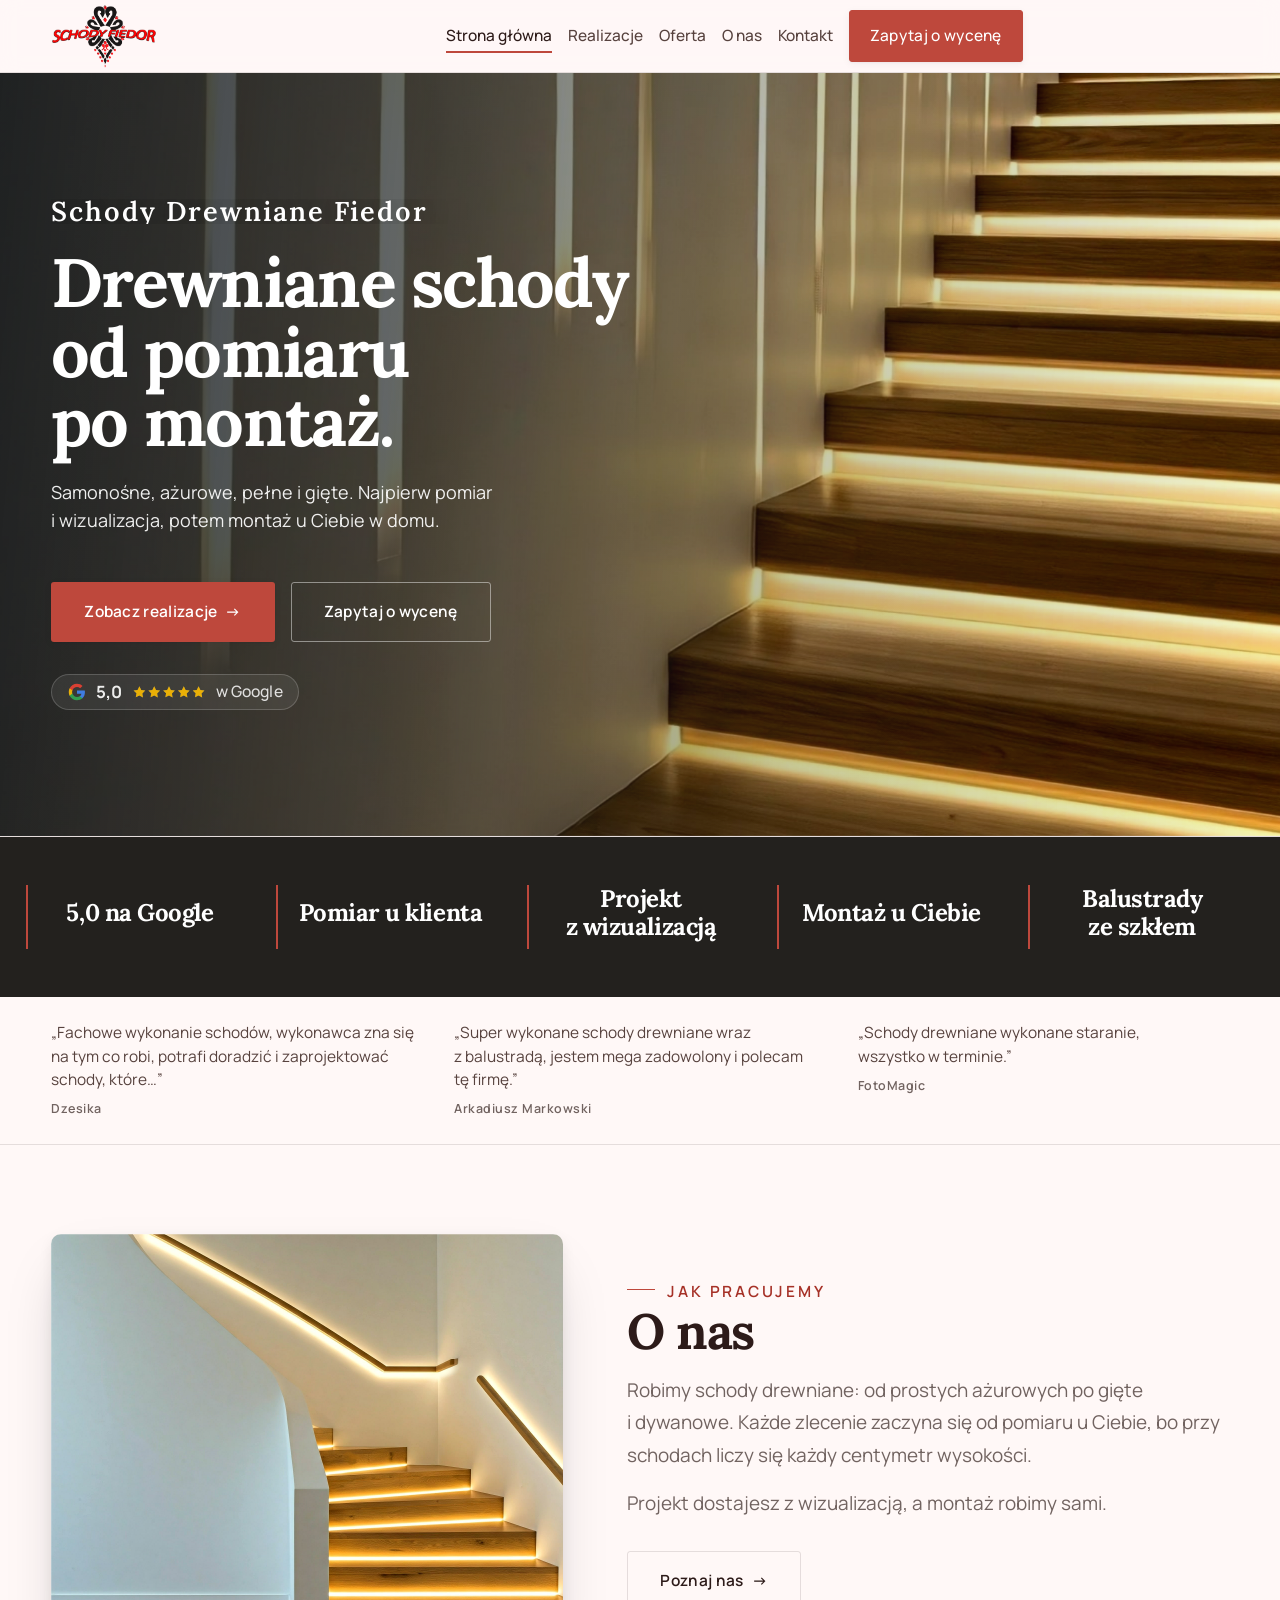
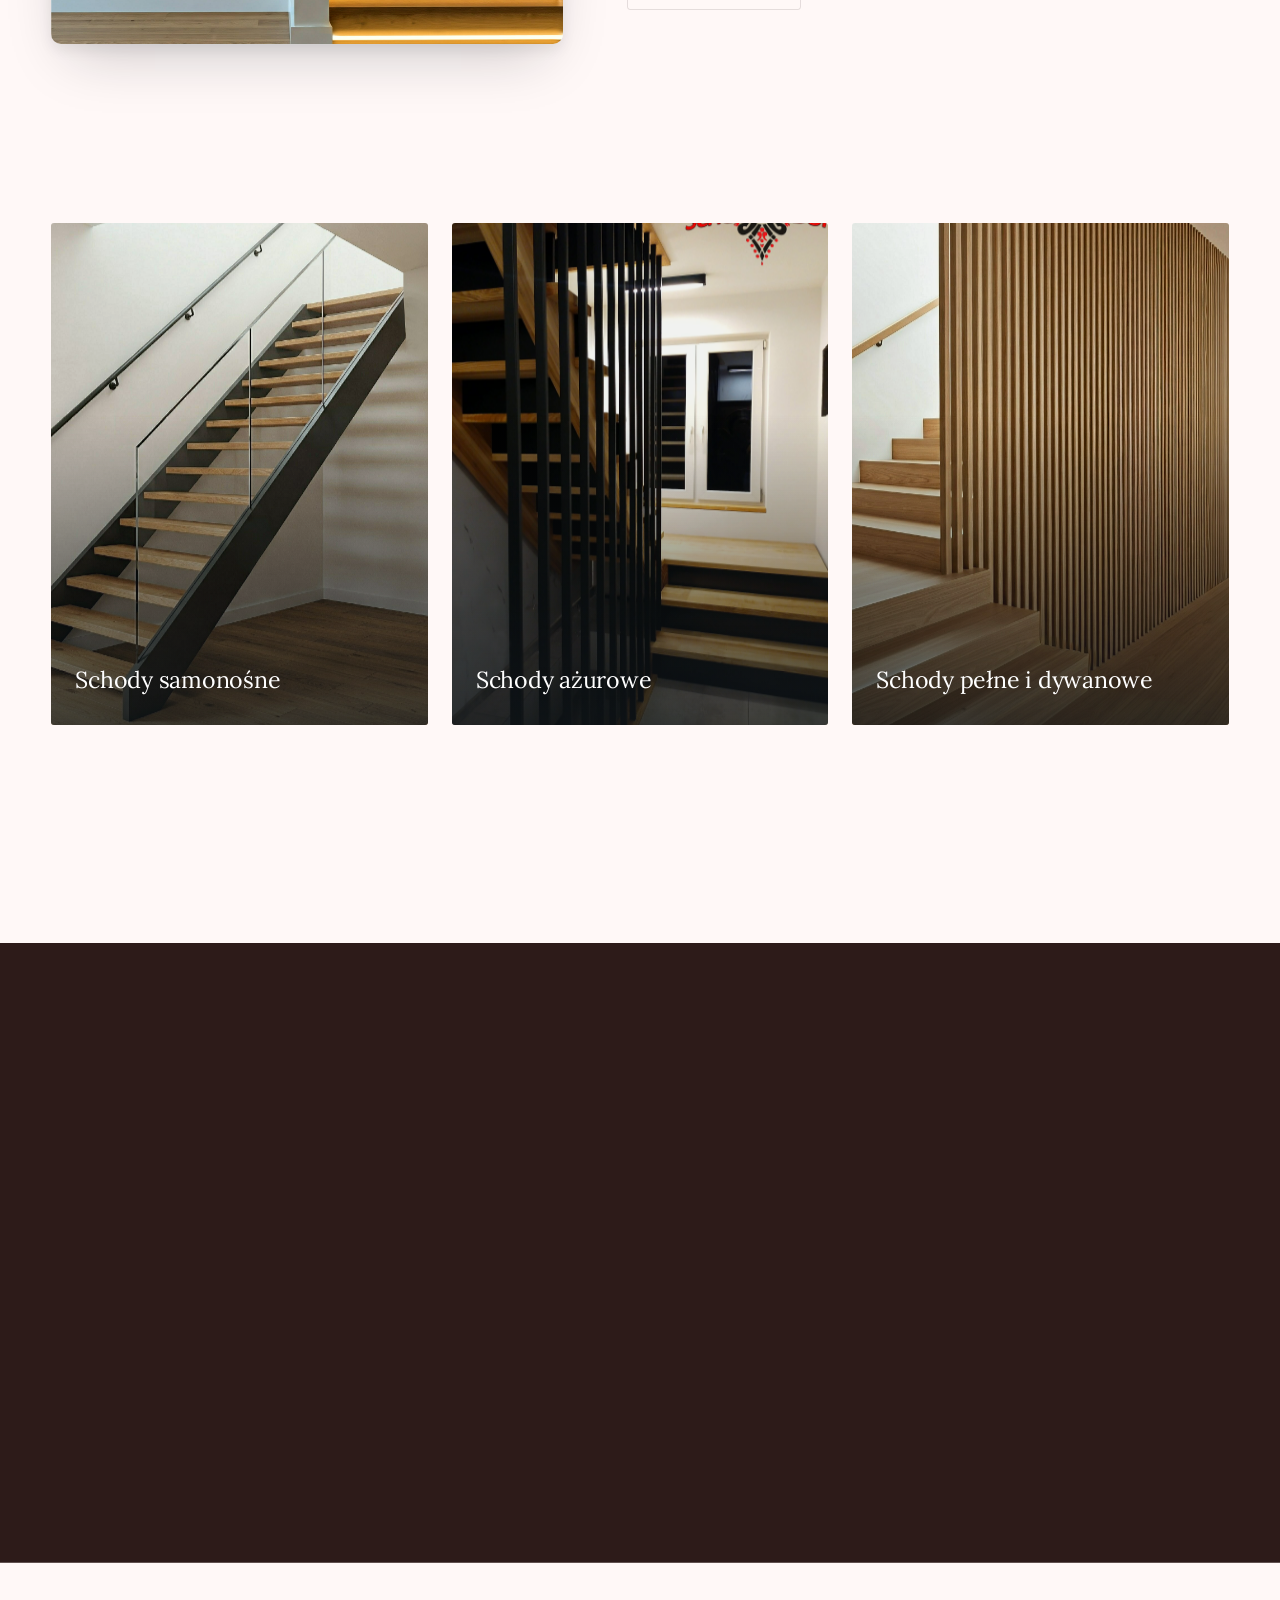
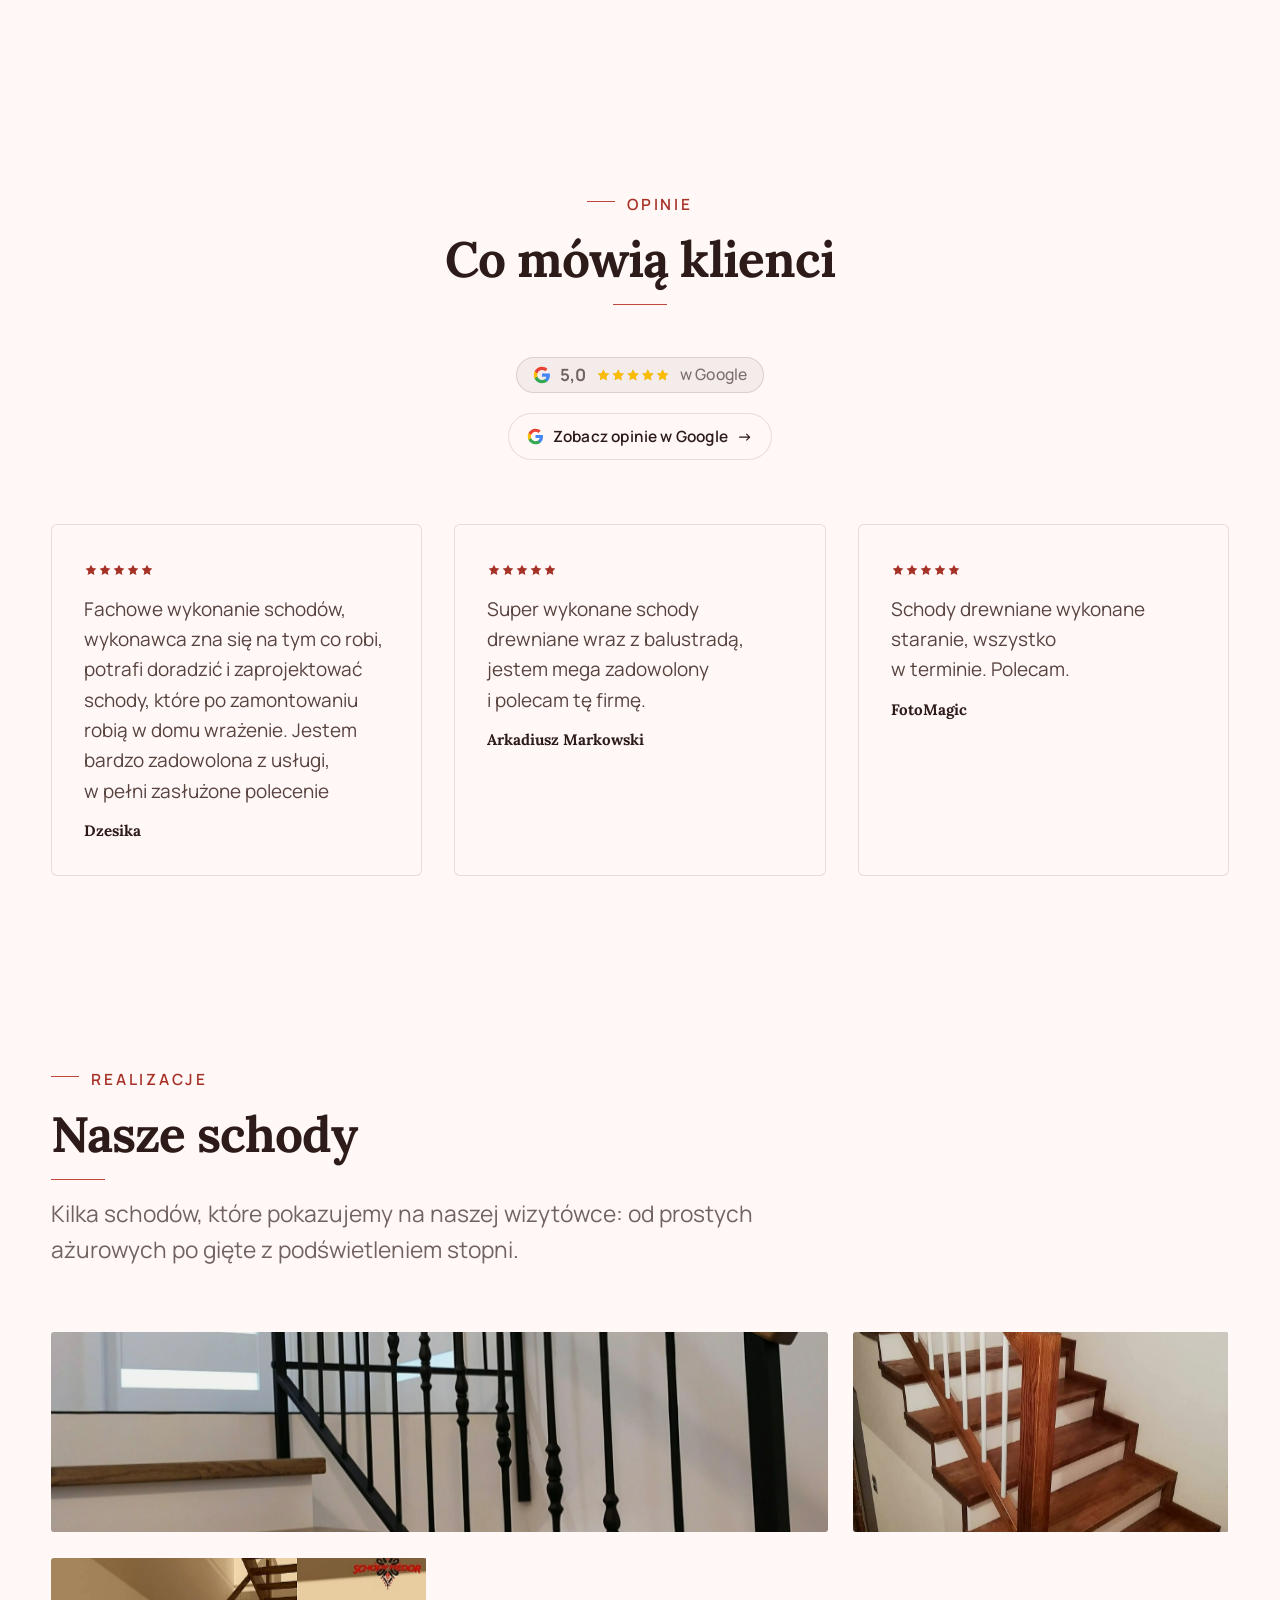
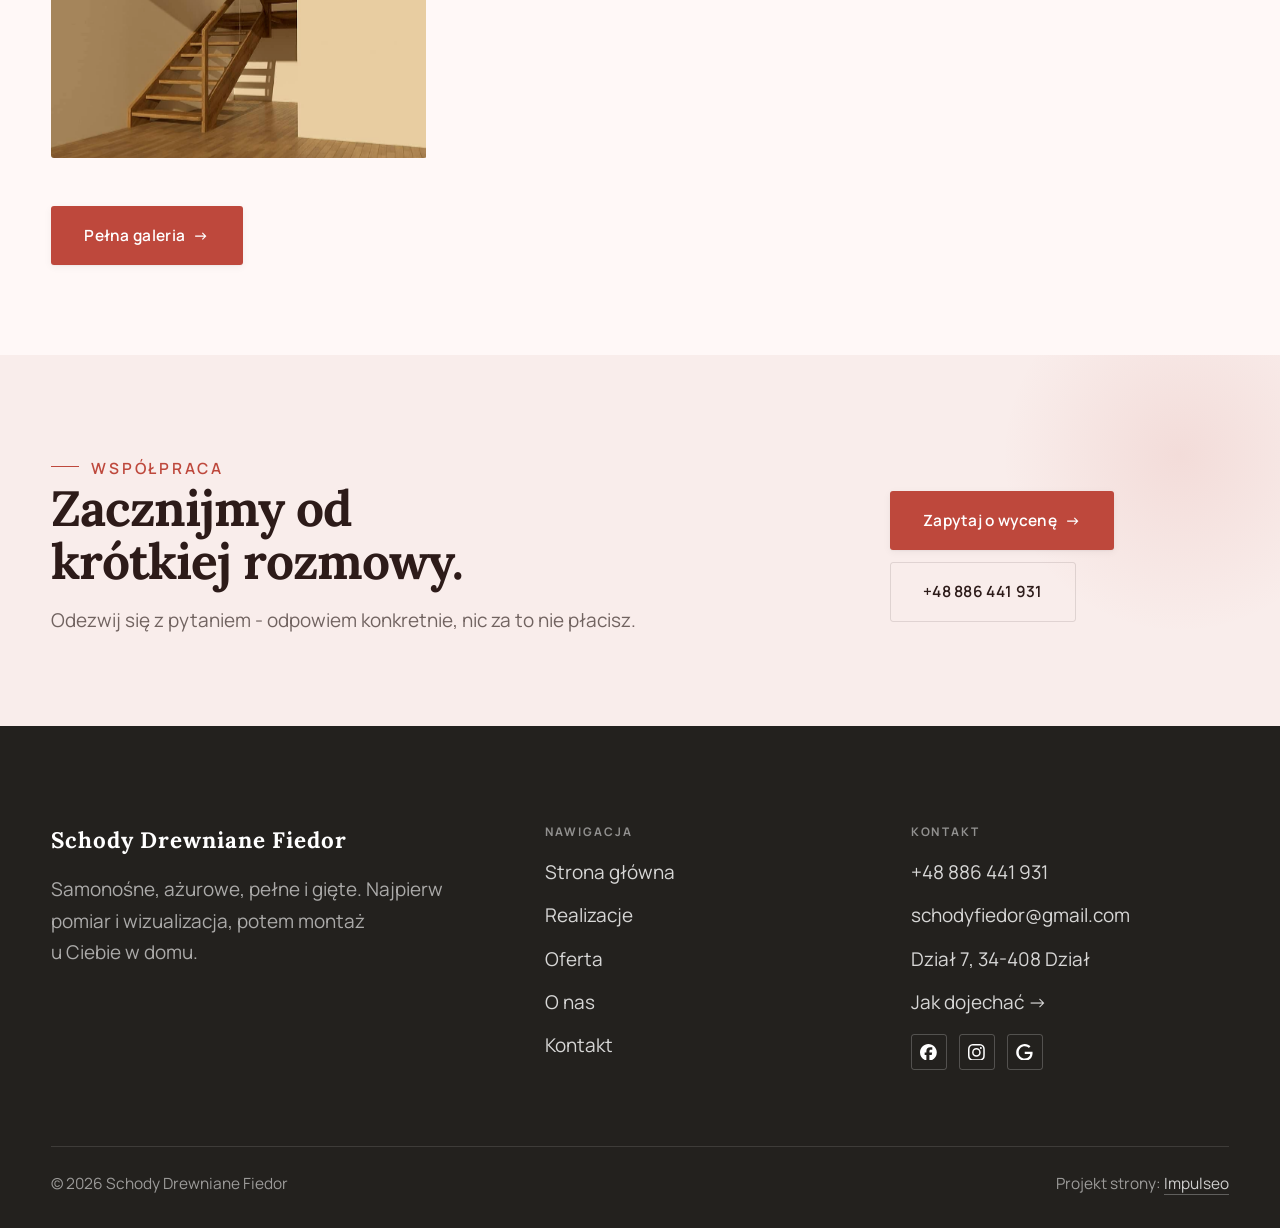
==== index.html @ a3d189a3 "Strona demo: schody-drewniane-fiedor" ====
<!DOCTYPE html>
<html lang="pl">
<head>
<meta charset="UTF-8">
<meta name="viewport" content="width=device-width, initial-scale=1.0">
<title>Schody Drewniane Fiedor - schody drewniane na wymiar</title>
<meta name="description" content="Schody drewniane: samonośne, ażurowe, dywanowe i gięte. Pomiar, projekt z wizualizacją i montaż. Zadzwoń: +48 886 441 931.">
<link rel="canonical" href="https://kris20032.github.io/schody-drewniane-fiedor/">
<meta name="robots" content="noindex, nofollow">
<meta property="og:type" content="website">
<meta property="og:locale" content="pl_PL">
<meta property="og:site_name" content="Schody Drewniane Fiedor">
<meta property="og:title" content="Schody Drewniane Fiedor - schody drewniane na wymiar">
<meta property="og:description" content="Schody drewniane: samonośne, ażurowe, dywanowe i gięte. Pomiar, projekt z wizualizacją i montaż. Zadzwoń: +48 886 441 931.">
<meta property="og:url" content="https://kris20032.github.io/schody-drewniane-fiedor/">
<meta property="og:image" content="https://kris20032.github.io/schody-drewniane-fiedor/img/og.jpg">
<meta property="og:image:width" content="1200">
<meta property="og:image:height" content="630">
<meta name="twitter:card" content="summary_large_image">
<script type="application/ld+json">{"@context": "https://schema.org", "@type": "LocalBusiness", "name": "Schody Drewniane Fiedor", "url": "https://kris20032.github.io/schody-drewniane-fiedor/", "telephone": "+48886441931", "image": "https://kris20032.github.io/schody-drewniane-fiedor/img/og.jpg", "areaServed": "Dział", "sameAs": ["https://www.facebook.com/profile.php?id=100063551022329", "https://www.instagram.com/schodyfiedor/", "https://www.google.com/maps?cid=4450641985670994086"]}</script>
<link rel="preconnect" href="https://fonts.googleapis.com">
<link rel="preconnect" href="https://fonts.gstatic.com" crossorigin>
<link href="https://fonts.googleapis.com/css2?family=Lora:wght@500;600;700&family=Manrope:wght@400;500;600&display=swap" rel="stylesheet">
<link rel="stylesheet" href="assets/styles.css?v=572f557e">
</head>
<body>

<header class="nav">
  <div class="wrap nav-inner">
    <a class="brand brand-has-logo" href="index.html"><img class="brand-logo" src="img/logo.png" alt="Schody Drewniane Fiedor" width="645" height="390" decoding="async"></a>
    <nav class="nav-links">
      <a href="index.html" class="active" aria-current="page">Strona główna</a>
      <a href="realizacje.html">Realizacje</a>
      <a href="oferta.html">Oferta</a>
      <a href="o-nas.html">O nas</a>
      <a href="kontakt.html">Kontakt</a>
      <a href="kontakt.html" class="btn btn-accent">Zapytaj o wycenę</a>
    </nav>
    <button class="nav-toggle" aria-label="Menu"><span></span><span></span><span></span></button>
  </div>
</header>

<main>
<section class="hero-cine">
  <img src="img/hero.jpg" fetchpriority="high" alt="Schody Drewniane Fiedor - Drewniane schody od pomiaru po montaż. " width="1986" height="1080">
  <div class="wrap">
    <div class="hero-copy">
      <div class="brandmark bm-s"><span class="bm-line"><span>Schody Drewniane Fiedor</span></span></div>
      <h1>Drewniane schody od pomiaru po montaż. </h1>
      <p class="lead">Samonośne, ażurowe, pełne i gięte. Najpierw pomiar i wizualizacja, potem montaż u Ciebie w domu.</p>
      <div class="hero-actions">
        <a href="realizacje.html" class="btn btn-accent">Zobacz realizacje <span class="arr">→</span></a>
        <a href="kontakt.html" class="btn btn-ghost btn-on-dark">Zapytaj o wycenę</a>
      </div>
      <div style="margin-top:var(--space-6);color:#fff;font-weight:600;letter-spacing:.02em;opacity:.92"><span class="g-badge"><svg class="gb-ico" viewBox="0 0 24 24" width="18" height="18" aria-hidden="true"><path fill="#4285F4" d="M22.56 12.25c0-.78-.07-1.53-.2-2.25H12v4.26h5.92c-.26 1.37-1.04 2.53-2.21 3.31v2.77h3.57c2.08-1.92 3.28-4.74 3.28-8.09z"/><path fill="#34A853" d="M12 23c2.97 0 5.46-.98 7.28-2.66l-3.57-2.77c-.98.66-2.23 1.06-3.71 1.06-2.86 0-5.29-1.93-6.16-4.53H2.18v2.84C3.99 20.53 7.7 23 12 23z"/><path fill="#FBBC05" d="M5.84 14.09c-.22-.66-.35-1.36-.35-2.09s.13-1.43.35-2.09V7.07H2.18C1.43 8.55 1 10.22 1 12s.43 3.45 1.18 4.93l2.85-2.22.81-.62z"/><path fill="#EA4335" d="M12 5.38c1.62 0 3.06.56 4.21 1.64l3.15-3.15C17.45 2.09 14.97 1 12 1 7.7 1 3.99 3.47 2.18 7.07l3.66 2.84c.87-2.6 3.3-4.53 6.16-4.53z"/></svg><b class="gb-ocena">5,0</b><svg class="gb-stars" viewBox="0 0 90 18" width="74" height="14.8" aria-hidden="true"><g fill="currentColor" opacity=".26"><path transform="translate(0,0)" d="M9 1.6l2.2 4.46 4.92.72-3.56 3.47.84 4.9L9 12.74l-4.4 2.31.84-4.9L1.88 6.68l4.92-.72L9 1.6Z"/><path transform="translate(18,0)" d="M9 1.6l2.2 4.46 4.92.72-3.56 3.47.84 4.9L9 12.74l-4.4 2.31.84-4.9L1.88 6.68l4.92-.72L9 1.6Z"/><path transform="translate(36,0)" d="M9 1.6l2.2 4.46 4.92.72-3.56 3.47.84 4.9L9 12.74l-4.4 2.31.84-4.9L1.88 6.68l4.92-.72L9 1.6Z"/><path transform="translate(54,0)" d="M9 1.6l2.2 4.46 4.92.72-3.56 3.47.84 4.9L9 12.74l-4.4 2.31.84-4.9L1.88 6.68l4.92-.72L9 1.6Z"/><path transform="translate(72,0)" d="M9 1.6l2.2 4.46 4.92.72-3.56 3.47.84 4.9L9 12.74l-4.4 2.31.84-4.9L1.88 6.68l4.92-.72L9 1.6Z"/></g><clipPath id="gs1000"><rect x="0" y="0" width="90.0" height="18"/></clipPath><g fill="#FBBC04" clip-path="url(#gs1000)"><path transform="translate(0,0)" d="M9 1.6l2.2 4.46 4.92.72-3.56 3.47.84 4.9L9 12.74l-4.4 2.31.84-4.9L1.88 6.68l4.92-.72L9 1.6Z"/><path transform="translate(18,0)" d="M9 1.6l2.2 4.46 4.92.72-3.56 3.47.84 4.9L9 12.74l-4.4 2.31.84-4.9L1.88 6.68l4.92-.72L9 1.6Z"/><path transform="translate(36,0)" d="M9 1.6l2.2 4.46 4.92.72-3.56 3.47.84 4.9L9 12.74l-4.4 2.31.84-4.9L1.88 6.68l4.92-.72L9 1.6Z"/><path transform="translate(54,0)" d="M9 1.6l2.2 4.46 4.92.72-3.56 3.47.84 4.9L9 12.74l-4.4 2.31.84-4.9L1.88 6.68l4.92-.72L9 1.6Z"/><path transform="translate(72,0)" d="M9 1.6l2.2 4.46 4.92.72-3.56 3.47.84 4.9L9 12.74l-4.4 2.31.84-4.9L1.88 6.68l4.92-.72L9 1.6Z"/></g></svg><span class="gb-txt">w Google</span></span></div>
    </div>
  </div>
</section>
<section class="strip n-5" style="padding-block:0">
  <div class="wrap">
    <div class="item reveal"><div class="k">5,0 na Google</div><div class="v"></div></div>
    <div class="item reveal"><div class="k">Pomiar u klienta</div><div class="v"></div></div>
    <div class="item reveal"><div class="k">Projekt z wizualizacją</div><div class="v"></div></div>
    <div class="item reveal"><div class="k">Montaż u Ciebie</div><div class="v"></div></div>
    <div class="item reveal"><div class="k">Balustrady ze szkłem</div><div class="v"></div></div>
  </div>
</section>
<section class="opinie-mini" aria-label="Opinie klientów">
  <div class="wrap">
    <div class="om-row">
      <div class="om-item reveal"><blockquote>„Fachowe wykonanie schodów, wykonawca zna się na tym co robi, potrafi doradzić i zaprojektować schody, które…”</blockquote><span class="om-autor">Dzesika</span></div>
      <div class="om-item reveal"><blockquote>„Super wykonane schody drewniane wraz z balustradą, jestem mega zadowolony i polecam tę firmę.”</blockquote><span class="om-autor">Arkadiusz Markowski</span></div>
      <div class="om-item reveal"><blockquote>„Schody drewniane wykonane staranie, wszystko w terminie.”</blockquote><span class="om-autor">FotoMagic</span></div>
    </div>
  </div>
</section>
<section>
  <div class="wrap split">
    <div class="split-art reveal"><img src="img/g1.jpg" alt="Schody Drewniane Fiedor - realizacja" loading="lazy" width="2048" height="2048" decoding="async"></div>
    <div class="split-copy reveal">
      <span class="eyebrow">Jak pracujemy</span>
      <h2>O nas</h2>
      <p class="muted">Robimy schody drewniane: od prostych ażurowych po gięte i dywanowe. Każde zlecenie zaczyna się od pomiaru u Ciebie, bo przy schodach liczy się każdy centymetr wysokości.</p>
      <p class="muted">Projekt dostajesz z wizualizacją, a montaż robimy sami.</p>
      <a href="o-nas.html" class="btn btn-ghost">Poznaj nas <span class="arr">→</span></a>
    </div>
  </div>
</section>
<section class="gateways-band">
  <div class="wrap">
    <div class="gateways">
      <a href="oferta.html" class="gateway reveal"><img src="img/g3.jpg" alt="Schody samonośne" loading="lazy" width="2048" height="2048" decoding="async"><span class="g-ttl">Schody samonośne</span></a>
      <a href="oferta.html" class="gateway reveal"><img src="img/g4.jpg" alt="Schody ażurowe" loading="lazy" width="1800" height="2400" decoding="async"><span class="g-ttl">Schody ażurowe</span></a>
      <a href="oferta.html" class="gateway reveal"><img src="img/g2.jpg" alt="Schody pełne i dywanowe" loading="lazy" width="2048" height="2048" decoding="async"><span class="g-ttl">Schody pełne i dywanowe</span></a>
    </div>
  </div>
</section>
<section class="stopklatka" aria-hidden="true">
  <div class="stk-bg" style="background-image:url(img/about.jpg)"></div>
</section>
<section class="opinie">
  <div class="wrap">
    <div class="head center reveal">
      <span class="eyebrow">Opinie</span>
      <h2>Co mówią klienci</h2>
    </div>
    <p class="op-meta reveal"><span class="g-badge"><svg class="gb-ico" viewBox="0 0 24 24" width="18" height="18" aria-hidden="true"><path fill="#4285F4" d="M22.56 12.25c0-.78-.07-1.53-.2-2.25H12v4.26h5.92c-.26 1.37-1.04 2.53-2.21 3.31v2.77h3.57c2.08-1.92 3.28-4.74 3.28-8.09z"/><path fill="#34A853" d="M12 23c2.97 0 5.46-.98 7.28-2.66l-3.57-2.77c-.98.66-2.23 1.06-3.71 1.06-2.86 0-5.29-1.93-6.16-4.53H2.18v2.84C3.99 20.53 7.7 23 12 23z"/><path fill="#FBBC05" d="M5.84 14.09c-.22-.66-.35-1.36-.35-2.09s.13-1.43.35-2.09V7.07H2.18C1.43 8.55 1 10.22 1 12s.43 3.45 1.18 4.93l2.85-2.22.81-.62z"/><path fill="#EA4335" d="M12 5.38c1.62 0 3.06.56 4.21 1.64l3.15-3.15C17.45 2.09 14.97 1 12 1 7.7 1 3.99 3.47 2.18 7.07l3.66 2.84c.87-2.6 3.3-4.53 6.16-4.53z"/></svg><b class="gb-ocena">5,0</b><svg class="gb-stars" viewBox="0 0 90 18" width="74" height="14.8" aria-hidden="true"><g fill="currentColor" opacity=".26"><path transform="translate(0,0)" d="M9 1.6l2.2 4.46 4.92.72-3.56 3.47.84 4.9L9 12.74l-4.4 2.31.84-4.9L1.88 6.68l4.92-.72L9 1.6Z"/><path transform="translate(18,0)" d="M9 1.6l2.2 4.46 4.92.72-3.56 3.47.84 4.9L9 12.74l-4.4 2.31.84-4.9L1.88 6.68l4.92-.72L9 1.6Z"/><path transform="translate(36,0)" d="M9 1.6l2.2 4.46 4.92.72-3.56 3.47.84 4.9L9 12.74l-4.4 2.31.84-4.9L1.88 6.68l4.92-.72L9 1.6Z"/><path transform="translate(54,0)" d="M9 1.6l2.2 4.46 4.92.72-3.56 3.47.84 4.9L9 12.74l-4.4 2.31.84-4.9L1.88 6.68l4.92-.72L9 1.6Z"/><path transform="translate(72,0)" d="M9 1.6l2.2 4.46 4.92.72-3.56 3.47.84 4.9L9 12.74l-4.4 2.31.84-4.9L1.88 6.68l4.92-.72L9 1.6Z"/></g><clipPath id="gs1000"><rect x="0" y="0" width="90.0" height="18"/></clipPath><g fill="#FBBC04" clip-path="url(#gs1000)"><path transform="translate(0,0)" d="M9 1.6l2.2 4.46 4.92.72-3.56 3.47.84 4.9L9 12.74l-4.4 2.31.84-4.9L1.88 6.68l4.92-.72L9 1.6Z"/><path transform="translate(18,0)" d="M9 1.6l2.2 4.46 4.92.72-3.56 3.47.84 4.9L9 12.74l-4.4 2.31.84-4.9L1.88 6.68l4.92-.72L9 1.6Z"/><path transform="translate(36,0)" d="M9 1.6l2.2 4.46 4.92.72-3.56 3.47.84 4.9L9 12.74l-4.4 2.31.84-4.9L1.88 6.68l4.92-.72L9 1.6Z"/><path transform="translate(54,0)" d="M9 1.6l2.2 4.46 4.92.72-3.56 3.47.84 4.9L9 12.74l-4.4 2.31.84-4.9L1.88 6.68l4.92-.72L9 1.6Z"/><path transform="translate(72,0)" d="M9 1.6l2.2 4.46 4.92.72-3.56 3.47.84 4.9L9 12.74l-4.4 2.31.84-4.9L1.88 6.68l4.92-.72L9 1.6Z"/></g></svg><span class="gb-txt">w Google</span></span></p>
    <p class="op-meta reveal"><a class="op-google" href="https://www.google.com/maps?cid=4450641985670994086" target="_blank" rel="noopener"><svg class="op-g-ico" viewBox="0 0 24 24" width="17" height="17" aria-hidden="true"><path fill="#4285F4" d="M22.56 12.25c0-.78-.07-1.53-.2-2.25H12v4.26h5.92c-.26 1.37-1.04 2.53-2.21 3.31v2.77h3.57c2.08-1.92 3.28-4.74 3.28-8.09z"/><path fill="#34A853" d="M12 23c2.97 0 5.46-.98 7.28-2.66l-3.57-2.77c-.98.66-2.23 1.06-3.71 1.06-2.86 0-5.29-1.93-6.16-4.53H2.18v2.84C3.99 20.53 7.7 23 12 23z"/><path fill="#FBBC05" d="M5.84 14.09c-.22-.66-.35-1.36-.35-2.09s.13-1.43.35-2.09V7.07H2.18C1.43 8.55 1 10.22 1 12s.43 3.45 1.18 4.93l2.85-2.22.81-.62z"/><path fill="#EA4335" d="M12 5.38c1.62 0 3.06.56 4.21 1.64l3.15-3.15C17.45 2.09 14.97 1 12 1 7.7 1 3.99 3.47 2.18 7.07l3.66 2.84c.87-2.6 3.3-4.53 6.16-4.53z"/></svg><span>Zobacz opinie w Google</span><span class="arr">→</span></a></p>
    <div class="opinie-grid">
      <figure class="op-card reveal"><span class="op-star"><svg class="ico-star" width="14" height="14" viewBox="0 0 24 24" style="vertical-align:-2px" aria-hidden="true"><path d="M12 2.8l2.85 5.8 6.4.93-4.63 4.5 1.1 6.37L12 17.4l-5.72 3 1.1-6.37-4.63-4.5 6.4-.93L12 2.8Z" fill="currentColor"/></svg><svg class="ico-star" width="14" height="14" viewBox="0 0 24 24" style="vertical-align:-2px" aria-hidden="true"><path d="M12 2.8l2.85 5.8 6.4.93-4.63 4.5 1.1 6.37L12 17.4l-5.72 3 1.1-6.37-4.63-4.5 6.4-.93L12 2.8Z" fill="currentColor"/></svg><svg class="ico-star" width="14" height="14" viewBox="0 0 24 24" style="vertical-align:-2px" aria-hidden="true"><path d="M12 2.8l2.85 5.8 6.4.93-4.63 4.5 1.1 6.37L12 17.4l-5.72 3 1.1-6.37-4.63-4.5 6.4-.93L12 2.8Z" fill="currentColor"/></svg><svg class="ico-star" width="14" height="14" viewBox="0 0 24 24" style="vertical-align:-2px" aria-hidden="true"><path d="M12 2.8l2.85 5.8 6.4.93-4.63 4.5 1.1 6.37L12 17.4l-5.72 3 1.1-6.37-4.63-4.5 6.4-.93L12 2.8Z" fill="currentColor"/></svg><svg class="ico-star" width="14" height="14" viewBox="0 0 24 24" style="vertical-align:-2px" aria-hidden="true"><path d="M12 2.8l2.85 5.8 6.4.93-4.63 4.5 1.1 6.37L12 17.4l-5.72 3 1.1-6.37-4.63-4.5 6.4-.93L12 2.8Z" fill="currentColor"/></svg></span><blockquote>Fachowe wykonanie schodów, wykonawca zna się na tym co robi, potrafi doradzić i zaprojektować schody, które po zamontowaniu robią w domu wrażenie. Jestem bardzo zadowolona z usługi, w pełni zasłużone polecenie</blockquote><span class="op-autor">Dzesika</span></figure>
      <figure class="op-card reveal"><span class="op-star"><svg class="ico-star" width="14" height="14" viewBox="0 0 24 24" style="vertical-align:-2px" aria-hidden="true"><path d="M12 2.8l2.85 5.8 6.4.93-4.63 4.5 1.1 6.37L12 17.4l-5.72 3 1.1-6.37-4.63-4.5 6.4-.93L12 2.8Z" fill="currentColor"/></svg><svg class="ico-star" width="14" height="14" viewBox="0 0 24 24" style="vertical-align:-2px" aria-hidden="true"><path d="M12 2.8l2.85 5.8 6.4.93-4.63 4.5 1.1 6.37L12 17.4l-5.72 3 1.1-6.37-4.63-4.5 6.4-.93L12 2.8Z" fill="currentColor"/></svg><svg class="ico-star" width="14" height="14" viewBox="0 0 24 24" style="vertical-align:-2px" aria-hidden="true"><path d="M12 2.8l2.85 5.8 6.4.93-4.63 4.5 1.1 6.37L12 17.4l-5.72 3 1.1-6.37-4.63-4.5 6.4-.93L12 2.8Z" fill="currentColor"/></svg><svg class="ico-star" width="14" height="14" viewBox="0 0 24 24" style="vertical-align:-2px" aria-hidden="true"><path d="M12 2.8l2.85 5.8 6.4.93-4.63 4.5 1.1 6.37L12 17.4l-5.72 3 1.1-6.37-4.63-4.5 6.4-.93L12 2.8Z" fill="currentColor"/></svg><svg class="ico-star" width="14" height="14" viewBox="0 0 24 24" style="vertical-align:-2px" aria-hidden="true"><path d="M12 2.8l2.85 5.8 6.4.93-4.63 4.5 1.1 6.37L12 17.4l-5.72 3 1.1-6.37-4.63-4.5 6.4-.93L12 2.8Z" fill="currentColor"/></svg></span><blockquote>Super wykonane schody drewniane wraz z balustradą, jestem mega zadowolony i polecam tę firmę.</blockquote><span class="op-autor">Arkadiusz Markowski</span></figure>
      <figure class="op-card reveal"><span class="op-star"><svg class="ico-star" width="14" height="14" viewBox="0 0 24 24" style="vertical-align:-2px" aria-hidden="true"><path d="M12 2.8l2.85 5.8 6.4.93-4.63 4.5 1.1 6.37L12 17.4l-5.72 3 1.1-6.37-4.63-4.5 6.4-.93L12 2.8Z" fill="currentColor"/></svg><svg class="ico-star" width="14" height="14" viewBox="0 0 24 24" style="vertical-align:-2px" aria-hidden="true"><path d="M12 2.8l2.85 5.8 6.4.93-4.63 4.5 1.1 6.37L12 17.4l-5.72 3 1.1-6.37-4.63-4.5 6.4-.93L12 2.8Z" fill="currentColor"/></svg><svg class="ico-star" width="14" height="14" viewBox="0 0 24 24" style="vertical-align:-2px" aria-hidden="true"><path d="M12 2.8l2.85 5.8 6.4.93-4.63 4.5 1.1 6.37L12 17.4l-5.72 3 1.1-6.37-4.63-4.5 6.4-.93L12 2.8Z" fill="currentColor"/></svg><svg class="ico-star" width="14" height="14" viewBox="0 0 24 24" style="vertical-align:-2px" aria-hidden="true"><path d="M12 2.8l2.85 5.8 6.4.93-4.63 4.5 1.1 6.37L12 17.4l-5.72 3 1.1-6.37-4.63-4.5 6.4-.93L12 2.8Z" fill="currentColor"/></svg><svg class="ico-star" width="14" height="14" viewBox="0 0 24 24" style="vertical-align:-2px" aria-hidden="true"><path d="M12 2.8l2.85 5.8 6.4.93-4.63 4.5 1.1 6.37L12 17.4l-5.72 3 1.1-6.37-4.63-4.5 6.4-.93L12 2.8Z" fill="currentColor"/></svg></span><blockquote>Schody drewniane wykonane staranie, wszystko w terminie. Polecam.</blockquote><span class="op-autor">FotoMagic</span></figure>
    </div>
  </div>
</section>
<section>
  <div class="wrap">
    <div class="head reveal">
      <span class="eyebrow">Realizacje</span>
      <h2>Nasze schody</h2>
      <p>Kilka schodów, które pokazujemy na naszej wizytówce: od prostych ażurowych po gięte z podświetleniem stopni.</p>
    </div>
    <div class="gallery">
      <div class="tile t-two3 reveal"><img src="img/g5.jpg" alt="Schody Drewniane Fiedor" loading="lazy" width="1720" height="2324" decoding="async"></div>
      <div class="tile t-third reveal"><img src="img/g6.jpg" alt="Schody Drewniane Fiedor" loading="lazy" width="1080" height="1440" decoding="async"></div>
      <div class="tile t-third reveal"><img src="img/g7.jpg" alt="Schody Drewniane Fiedor" loading="lazy" width="1080" height="607" decoding="async"></div>
    </div>
    <div style="margin-top:var(--space-7)" class="reveal"><a href="realizacje.html" class="btn btn-accent">Pełna galeria <span class="arr">→</span></a></div>
  </div>
</section>
<section class="cta">
  <div class="wrap">
    <div class="reveal">
      <span class="eyebrow">Współpraca</span>
      <h2>Zacznijmy od krótkiej rozmowy.</h2>
      <p>Odezwij się z pytaniem - odpowiem konkretnie, nic za to nie płacisz.</p>
    </div>
    <div class="cta-actions reveal">
      <a href="kontakt.html" class="btn btn-light">Zapytaj o wycenę <span class="arr">→</span></a>
      <a href="tel:+48886441931" class="btn btn-ghost btn-ghost-cta">+48 886 441 931</a>
    </div>
  </div>
</section>
</main>

<footer>
  <div class="wrap">
    <div class="foot-grid">
      <div class="foot-brand">
        <div class="name">Schody Drewniane Fiedor</div>
        <p>Samonośne, ażurowe, pełne i gięte. Najpierw pomiar i wizualizacja, potem montaż u Ciebie w domu.</p>
      </div>
      <div class="foot-col">
        <h4>Nawigacja</h4>
        <a href="index.html">Strona główna</a>
        <a href="realizacje.html">Realizacje</a>
        <a href="oferta.html">Oferta</a>
        <a href="o-nas.html">O nas</a>
        <a href="kontakt.html">Kontakt</a>
      </div>
      <div class="foot-col">
        <h4>Kontakt</h4>
        <a href="tel:+48886441931">+48 886 441 931</a>
        <a href="mailto:schodyfiedor@gmail.com">schodyfiedor@gmail.com</a>
        <p>Dział 7, 34-408 Dział</p>
        <a href="https://www.google.com/maps?cid=4450641985670994086" target="_blank" rel="noopener">Jak dojechać →</a>
      <div class="foot-soc">
        <a class="soc" href="https://www.facebook.com/profile.php?id=100063551022329" target="_blank" rel="noopener" aria-label="Facebook - Schody Drewniane Fiedor"><svg viewBox="0 0 24 24" aria-hidden="true" focusable="false"><path d="M9.101 23.691v-7.98H6.627v-3.667h2.474v-1.58c0-4.085 1.848-5.978 5.858-5.978.401 0 .955.042 1.468.103a8.68 8.68 0 0 1 1.141.195v3.325a8.623 8.623 0 0 0-.653-.036 26.805 26.805 0 0 0-.733-.009c-.707 0-1.259.096-1.675.309a1.686 1.686 0 0 0-.679.622c-.258.42-.374.995-.374 1.752v1.297h3.919l-.386 2.103-.287 1.564h-3.246v8.245C19.396 23.238 24 18.179 24 12.044c0-6.627-5.373-12-12-12s-12 5.373-12 12c0 5.628 3.874 10.35 9.101 11.647Z" fill="currentColor"/></svg></a>
        <a class="soc" href="https://www.instagram.com/schodyfiedor/" target="_blank" rel="noopener" aria-label="Instagram - Schody Drewniane Fiedor"><svg viewBox="0 0 24 24" aria-hidden="true" focusable="false"><path d="M7.0301.084c-1.2768.0602-2.1487.264-2.911.5634-.7888.3075-1.4575.72-2.1228 1.3877-.6652.6677-1.075 1.3368-1.3802 2.127-.2954.7638-.4956 1.6365-.552 2.914-.0564 1.2775-.0689 1.6882-.0626 4.947.0062 3.2586.0206 3.6671.0825 4.9473.061 1.2765.264 2.1482.5635 2.9107.308.7889.72 1.4573 1.388 2.1228.6679.6655 1.3365 1.0743 2.1285 1.38.7632.295 1.6361.4961 2.9134.552 1.2773.056 1.6884.069 4.9462.0627 3.2578-.0062 3.668-.0207 4.9478-.0814 1.28-.0607 2.147-.2652 2.9098-.5633.7889-.3086 1.4578-.72 2.1228-1.3881.665-.6682 1.0745-1.3378 1.3795-2.1284.2957-.7632.4966-1.636.552-2.9124.056-1.2809.0692-1.6898.063-4.948-.0063-3.2583-.021-3.6668-.0817-4.9465-.0607-1.2797-.264-2.1487-.5633-2.9117-.3084-.7889-.72-1.4568-1.3876-2.1228C21.2982 1.33 20.628.9208 19.8378.6165 19.074.321 18.2017.1197 16.9244.0645 15.6471.0093 15.236-.005 11.977.0014 8.718.0076 8.31.0215 7.0301.0839m.1402 21.6932c-1.17-.0509-1.8053-.2453-2.2287-.408-.5606-.216-.96-.4771-1.3819-.895-.422-.4178-.6811-.8186-.9-1.378-.1644-.4234-.3624-1.058-.4171-2.228-.0595-1.2645-.072-1.6442-.079-4.848-.007-3.2037.0053-3.583.0607-4.848.05-1.169.2456-1.805.408-2.2282.216-.5613.4762-.96.895-1.3816.4188-.4217.8184-.6814 1.3783-.9003.423-.1651 1.0575-.3614 2.227-.4171 1.2655-.06 1.6447-.072 4.848-.079 3.2033-.007 3.5835.005 4.8495.0608 1.169.0508 1.8053.2445 2.228.408.5608.216.96.4754 1.3816.895.4217.4194.6816.8176.9005 1.3787.1653.4217.3617 1.056.4169 2.2263.0602 1.2655.0739 1.645.0796 4.848.0058 3.203-.0055 3.5834-.061 4.848-.051 1.17-.245 1.8055-.408 2.2294-.216.5604-.4763.96-.8954 1.3814-.419.4215-.8181.6811-1.3783.9-.4224.1649-1.0577.3617-2.2262.4174-1.2656.0595-1.6448.072-4.8493.079-3.2045.007-3.5825-.006-4.848-.0608M16.953 5.5864A1.44 1.44 0 1 0 18.39 4.144a1.44 1.44 0 0 0-1.437 1.4424M5.8385 12.012c.0067 3.4032 2.7706 6.1557 6.173 6.1493 3.4026-.0065 6.157-2.7701 6.1506-6.1733-.0065-3.4032-2.771-6.1565-6.174-6.1498-3.403.0067-6.156 2.771-6.1496 6.1738M8 12.0077a4 4 0 1 1 4.008 3.9921A3.9996 3.9996 0 0 1 8 12.0077" fill="currentColor"/></svg></a>
        <a class="soc" href="https://www.google.com/maps?cid=4450641985670994086" target="_blank" rel="noopener" aria-label="Google - Schody Drewniane Fiedor"><svg viewBox="0 0 24 24" aria-hidden="true" focusable="false"><path d="M12.48 10.92v3.28h7.84c-.24 1.84-.853 3.187-1.787 4.133-1.147 1.147-2.933 2.4-6.053 2.4-4.827 0-8.6-3.893-8.6-8.72s3.773-8.72 8.6-8.72c2.6 0 4.507 1.027 5.907 2.347l2.307-2.307C18.747 1.44 16.133 0 12.48 0 5.867 0 .307 5.387.307 12s5.56 12 12.173 12c3.573 0 6.267-1.173 8.373-3.36 2.16-2.16 2.84-5.213 2.84-7.667 0-.76-.053-1.467-.173-2.053H12.48z" fill="currentColor"/></svg></a>
      </div>
      </div>
    </div>
    <div class="foot-bot">
      <span>© 2026 Schody Drewniane Fiedor</span>
      <span>Projekt strony: <a class="foot-credit" href="https://impulseo.pl" target="_blank" rel="noopener">Impulseo</a></span>
    </div>
  </div>
</footer>
<div class="sticky-reserve"><a class="sr-book" href="kontakt.html">Zapytaj o wycenę</a><a class="sr-call" href="tel:+48886441931" aria-label="Zadzwoń"><svg class="ico-tel" width="16" height="16" viewBox="0 0 24 24" fill="none" aria-hidden="true"><path d="M6.6 10.8a15.5 15.5 0 0 0 6.6 6.6l2.2-2.2a1 1 0 0 1 1-.24 11.4 11.4 0 0 0 3.6.58 1 1 0 0 1 1 1V20a1 1 0 0 1-1 1A17 17 0 0 1 3 4a1 1 0 0 1 1-1h3.5a1 1 0 0 1 1 1c0 1.25.2 2.46.58 3.6a1 1 0 0 1-.25 1l-2.23 2.2Z" fill="currentColor"/></svg></a></div>
<div class="demo-wazne" data-do="2026-11-05" data-cykl="3" hidden><svg class="dw-ico" width="13" height="13" viewBox="0 0 24 24" fill="none" aria-hidden="true"><circle cx="12" cy="12" r="8.6" stroke="currentColor" stroke-width="1.8"/><path d="M12 7.2V12l3.3 2" stroke="currentColor" stroke-width="1.8" stroke-linecap="round"/></svg><span class="dw-txt"></span></div>

<script src="assets/main.js"></script>
</body>
</html>
---- assets/styles.css ----
/* ============================================================
   STOLBASZ — premium, architektoniczny B2B fit-out
   Jasna paleta, zero brązu. System wg premium-web-craft.
   Projekt strony: Impulseo (impulseo.pl)
   ============================================================ */

:root{
  /* PALETA — jasna, architektoniczna, chłodna */
  --paper:#F3F1EC;          /* główne tło */
  --paper-2:#E6E3DB;        /* sekcje alternatywne (chłodny jasny szary) */
  --paper-3:#E6E3DB;        /* delikatne wypełnienia */
  --ink:#23211E;            /* tekst główny — chłodny grafit */
  --ink-soft:#43403A;       /* nagłówki drugorzędne */
  --muted:#87837A;          /* tekst poboczny */
  --line:rgba(35,33,30,.12);/* hairline */
  --accent:#8A6B3C;         /* stonowany petrol-slate — jedyny akcent */
  --accent-d:#6E5430;
  --accent-soft:rgba(138,107,60,.10);
  --dark:#23211E;           /* sekcje ciemne (stopka/CTA) */

  /* HOVER ZDJĘĆ — JEDEN standard dla całego silnika (decyzja K. 04.08.2026, artefakt z wariantami).
     AKTUALNE (K.+Szymon 09.08.2026, wybór z artefaktu 6 wariantów): zoom 1.05 przy 1.4s -
     przy tak długim czasie mocniejszy kadr NIE skacze, tylko „oddycha". Poprzedni standard
     (1.02 / .55s z 04.08) odbierany jako dynamiczny i szybki.
     Spoczynek lekko przygaszony, ale TYLKO tam, gdzie jest mysz (@media hover:hover) —
     na telefonie zdjęcia zostają w pełnej jasności. */
  --img-zoom:1.05;                   /* K.+Szymon 09.08: wariant F z artefaktu porównawczego */
  --img-rest:brightness(.95) saturate(.99);
  --img-hot:brightness(1.06) saturate(1.05);
  --img-dur:1.4s;                    /* K.+Szymon 09.08 (wariant F): powoli = elegancko */
  --img-ease:cubic-bezier(.16,.84,.44,1);  /* miękki ogon, efekt „oddychania" */

  /* ODSTĘPY — skala 4/8 */
  --space-1:4px; --space-2:8px; --space-3:12px; --space-4:16px; --space-5:24px;
  --space-6:32px; --space-7:48px; --space-8:64px; --space-9:96px; --space-10:128px;

  /* TYPOGRAFIA — fluid clamp() (skala podbita 16.07.2026: większe, czytelniejsze litery — uwaga Adama) */
  --text-sm:clamp(.9rem,.87rem + .12vw,1rem);
  --text-base:clamp(1.08rem,1.04rem + .18vw,1.2rem);
  --text-lg:clamp(1.24rem,1.15rem + .34vw,1.44rem);
  --text-h3:clamp(1.34rem,1.22rem + .55vw,1.66rem);
  --text-h2:clamp(2.1rem,1.66rem + 2.1vw,3.1rem);
  --text-h1:clamp(2.9rem,2.1rem + 4vw,5.1rem);

  /* PROMIENIE — architektoniczne, raczej ostre */
  --r-sm:3px; --r-md:6px; --r-lg:10px;

  /* RUCH */
  --ease:cubic-bezier(.25,.46,.45,.94); --dur:.24s;

  /* CIENIE — miękkie, warstwowe */
  --sh-sm:0 1px 2px rgba(16,24,32,.04), 0 2px 8px rgba(16,24,32,.05);
  --sh-md:0 2px 6px rgba(16,24,32,.05), 0 12px 28px -8px rgba(16,24,32,.12);
  --sh-lg:0 6px 14px rgba(16,24,32,.07), 0 26px 56px -18px rgba(16,24,32,.22);

  --hairline:1px solid var(--line);

  --font-display:'Lora',serif;
  --font-body:'Manrope',sans-serif;
}

*{box-sizing:border-box;margin:0;padding:0}
html{scroll-behavior:smooth}
body{
  font-family:var(--font-body);
  font-size:var(--text-base);
  line-height:1.65;
  color:var(--ink);
  background:var(--paper);
  -webkit-font-smoothing:antialiased;
  text-rendering:optimizeLegibility;
}
img{max-width:100%;height:auto;display:block}  /* height:auto = width/height z atrybutów trzyma proporcje (TOP#12) */
a{color:inherit;text-decoration:none}

.wrap{width:min(92%,1180px);margin-inline:auto}
section{padding-block:clamp(52px,6.5vw,96px)}

h1,h2,h3{font-family:var(--font-display);font-weight:700;line-height:1.08;letter-spacing:-.02em;color:var(--ink)}
h1{font-size:var(--text-h1);letter-spacing:-.035em}
h2{font-size:var(--text-h2);letter-spacing:-.025em}
h3{font-size:var(--text-h3)}
/* MIARA — długość wiersza. WCAG 2.2 SC 1.4.8: max 80 znaków; Butterick: 45–90.
   68ch daje realnie 72–78 znaków polskiego tekstu, czyli z zapasem pod granicą.
   Wcześniej limit miał TYLKO <p> — <li>, <blockquote> i <dd> nie miały żadnego,
   i to jedyny powód, dla którego 23 bloki na dwóch oddanych stronach jadą po
   83–106 znaków w wierszu (pomiar 07.08.2026, bramka `miara`).
   ⚠️ Listy i definicje ograniczamy TYLKO bez klasy: `ul`/`ol` z klasą to u nas
   układ (siatki kafli, menu), a nie tekst ciągły — tam miarę wyznacza układ. */
/* 60ch, nie 68ch (K. 10.08): po zmianie fontów na węższe kroje (DM Sans i spółka)
   w 68ch mieściło się ~90 znaków - bramka pikselowa słusznie zgłaszała przekroczenie
   granicy 80. Pomiar na żywej przeglądarce: 60ch = 90 znaków, 53ch = ~78 znaków, czyli normę WCAG 1.4.8. */
:root{ --miara:53ch }
p{max-width:min(100%,var(--miara))}
blockquote,
ul:not([class])>li, ol:not([class])>li,
dl:not([class])>dd{max-width:min(100%,var(--miara))}

/* ⚠️ Świadomie BEZ wyjątku `.tile p,.card p,.svc p{max-width:none}`, choć nasuwa się sam:
   te akapity BYŁY już ograniczone (stare `p{max-width:65ch}`), więc „wyjątek" nie odblokowałby
   niczego nowego — tylko ROZLUŹNIŁ stan sprzed zmiany na wszystkich demach naraz.
   `figcaption` żadna z reguł wyżej nie dotyczy, więc też nie potrzebuje zwolnienia. */

/* ŁAMANIE. `balance` wyrównuje długości wierszy w nagłówku, `pretty` pilnuje ostatniego
   wiersza akapitu, żeby nie został w nim jeden wyraz. Obsługiwane od Chrome 117 /
   Safari 17.5; starsze przeglądarki po prostu ignorują tę własność.
   `text-wrap:pretty` nie występowało dotąd ANI RAZ w silniku ani w repo klientów. */
h1,h2,h3,.lead,.lede{text-wrap:balance}
p,li,blockquote,dd{text-wrap:pretty}

.eyebrow{
  font-family:var(--font-body);
  font-size:var(--text-sm);
  font-weight:600;
  letter-spacing:.18em;
  text-transform:uppercase;
  color:var(--accent);
  display:inline-flex;align-items:center;gap:var(--space-3);
}
/* flex:none + margin-top = kreska trzyma się PIERWSZEJ linii. Wcześniej align-items:center
   centrowało ją względem całego bloku i przy zawinięciu (długi kicker typu
   „…WNĘTRZ · LESZNO · OD 2019") druga linia lądowała z brzydkim wcięciem. */
.eyebrow{align-items:flex-start}
.eyebrow>*,.eyebrow{text-wrap:balance}   /* dlugi kicker lamal sie na sierote typu samo „2019" w drugiej linii */
.eyebrow::before{content:"";width:28px;height:1px;background:var(--accent);display:inline-block;flex:none;margin-top:.62em}

.muted{color:var(--muted)}
.lead{font-size:var(--text-lg);line-height:1.55;color:var(--ink-soft);max-width:50ch}

/* ---------- BUTTONS ---------- */
.btn{
  display:inline-flex;align-items:center;gap:var(--space-2);
  font-weight:600;font-size:var(--text-sm);letter-spacing:.02em;
  padding:var(--space-4) var(--space-6);
  border-radius:var(--r-sm);
  transition:transform var(--dur) var(--ease),box-shadow var(--dur) var(--ease),background var(--dur) var(--ease);
  cursor:pointer;border:1px solid transparent;
}
.btn-accent{background:var(--accent);color:#fff;box-shadow:var(--sh-sm)}
.btn-accent:hover{background:var(--accent-d);transform:translateY(-2px);box-shadow:var(--sh-md)}
.btn-accent:active{transform:translateY(0);box-shadow:var(--sh-sm)}
.btn-ghost{background:transparent;color:var(--ink);border-color:var(--line)}
.btn-ghost:hover{border-color:var(--accent);color:var(--accent);transform:translateY(-2px)}
.btn-light{background:#fff;color:var(--ink);box-shadow:var(--sh-sm)}
.btn-light:hover{transform:translateY(-2px);box-shadow:var(--sh-md)}
.btn .arr{transition:transform var(--dur) var(--ease)}
.btn:hover .arr{transform:translateX(4px)}

/* ---------- NAV ---------- */
.nav{
  position:sticky;top:0;z-index:50;
  background:color-mix(in srgb,var(--paper) 88%,transparent);
  backdrop-filter:saturate(140%) blur(10px);
  border-bottom:var(--hairline);
}
.nav-inner{display:flex;align-items:center;justify-content:space-between;gap:var(--space-5);height:72px}
/* ANTY-NACHODZENIE (K. 05.08.2026): długa nazwa firmy + przycisk z pełnym numerem nie mieściły się w pasku
   i flex ściskał linki PONIŻEJ ich treści - "Kontakt" wchodził na ramkę "Zadzwoń +48 ...". Teraz ustępuje
   nazwa marki (skrót wielokropkiem), a menu i przycisk nigdy się nie kurczą ani nie zachodzą na siebie. */
.brand{display:flex;flex-direction:column;line-height:1;min-width:0;flex:0 1 auto}
.brand .name{font-family:var(--font-display);font-weight:800;font-size:1.35rem;letter-spacing:.04em;white-space:nowrap;overflow:hidden;text-overflow:ellipsis}
.brand .sub{font-size:.62rem;letter-spacing:.34em;text-transform:uppercase;color:var(--muted);margin-top:5px;white-space:nowrap;overflow:hidden;text-overflow:ellipsis}
.nav-links{display:flex;align-items:center;gap:var(--space-6);flex:0 0 auto}
.nav-links a{font-size:var(--text-sm);font-weight:500;color:var(--ink-soft);position:relative;padding-block:4px;white-space:nowrap;transition:color var(--dur) var(--ease)}
.nav-links a::after{content:"";position:absolute;left:0;bottom:0;width:0;height:1.5px;background:var(--accent);transition:width var(--dur) var(--ease)}
.nav-links a:hover,.nav-links a.active{color:var(--ink)}
.nav-links a:hover::after,.nav-links a.active::after{width:100%}
.nav-links .btn{padding:var(--space-2) var(--space-5)}
/* przyciski w nav: właściwy kolor (przebij .nav-links a) + bez podkreślenia */
.nav-links a.btn-accent{color:#fff}
.nav-links a.btn-ghost,.nav-links a.btn-light{color:var(--ink)}
/* CTA w pasku: NIE podkreślenie spod linków menu, ale ten sam przelatujący błysk,
   co na wszystkich innych przyciskach (zgłoszenie K. 13.08.2026 - „na hero jest efekt
   światła przechodzącego przez przycisk, na navbarze go nie ma, a mają być identyczne").
   Reguła `.nav-links a::after` jest silniejsza od `.btn::after`, więc trzeba jej
   geometrię wyzerować i wpisać połysk z nazwy - samo `display:none` gasiło efekt. */
.nav-links a.btn::after{
  display:block;content:"";position:absolute;inset:0;z-index:-1;pointer-events:none;
  width:auto;height:auto;border-radius:inherit;   /* kasuje geometrię podkreślenia (width:0;height:1.5px) */
  background:linear-gradient(100deg,transparent 32%,rgba(255,255,255,.20) 50%,transparent 68%);
  translate:-120% 0}
@media (prefers-reduced-motion:no-preference){
  .nav-links a.btn:hover::after{translate:120% 0;transition:translate .75s var(--mt-ease,cubic-bezier(.16,.84,.44,1))}
}
.nav-toggle{display:none;background:none;border:none;cursor:pointer;flex-direction:column;gap:5px;padding:8px}
.nav-toggle span{width:24px;height:2px;background:var(--ink);transition:var(--dur)}
/* Ciasny zakres MIĘDZY menu mobilnym a pełnym pulpitem: zbijamy odstępy i nazwę marki,
   żeby wszystko zmieściło się naturalnie, zanim w ogóle dojdzie do skracania wielokropkiem. */
@media(max-width:1280px) and (min-width:921px){
  .nav-links{gap:var(--space-4)}
  .nav-links .btn{padding:var(--space-2) var(--space-4)}
  .brand .name{font-size:1.15rem}
}

/* ---------- HERO (split) ---------- */
.hero{position:relative;overflow:hidden;border-bottom:var(--hairline)}
.hero-grid{display:grid;grid-template-columns:1.05fr .95fr;gap:clamp(24px,4vw,60px);align-items:center;
  padding-block:clamp(36px,4.5vw,64px)}
.hero-copy .eyebrow{margin-bottom:var(--space-5)}
.hero-copy h1{margin-bottom:var(--space-5)}
.hero-copy .lead{margin-bottom:var(--space-7)}
.hero-actions{display:flex;flex-wrap:wrap;gap:var(--space-4)}
.hero-art{position:relative;aspect-ratio:4/3;border-radius:var(--r-lg);overflow:hidden;box-shadow:var(--sh-lg)}
.hero-art img{width:100%;height:100%;object-fit:cover}
.hero-art::after{content:"";position:absolute;inset:0;background:linear-gradient(180deg,transparent 55%,rgba(18,24,28,.28))}
.hero-badge{position:absolute;left:var(--space-5);bottom:var(--space-5);z-index:2;
  background:rgba(252,252,251,.94);backdrop-filter:blur(4px);
  border-radius:var(--r-md);padding:var(--space-4) var(--space-5);box-shadow:var(--sh-md);max-width:78%}
.hero-badge strong{display:block;font-family:var(--font-display);font-size:1rem;letter-spacing:-.01em}
.hero-badge span{font-size:var(--text-sm);color:var(--muted)}

/* ---------- HERO duży / kinowy (strona główna) ---------- */
.hero-cine{position:relative;min-height:clamp(560px,82vh,840px);min-height:clamp(560px,82svh,840px);display:flex;align-items:center;overflow:hidden;border-bottom:var(--hairline)}
.hero-cine>img{position:absolute;inset:0;width:100%;height:100%;object-fit:cover;z-index:0}
.hero-cine::after{content:"";position:absolute;inset:0;z-index:1;
  background:linear-gradient(95deg,rgba(13,18,23,.86) 0%,rgba(13,18,23,.64) 32%,rgba(13,18,23,.24) 62%,rgba(13,18,23,.04) 100%)}
.hero-cine .wrap{position:relative;z-index:2;padding-block:var(--space-8)}
.hero-cine .hero-copy{max-width:660px}
.hero-cine .eyebrow{color:#fff;margin-bottom:var(--space-5)}
.hero-cine .eyebrow::before{background:#fff}
.hero-cine h1{color:#fff;margin-bottom:var(--space-5);font-size:clamp(2.9rem,2rem + 4.4vw,5.2rem);text-wrap:balance}
.hero-cine .lead{color:rgba(255,255,255,.92);max-width:48ch;margin-bottom:var(--space-7)}
.hero-cine .hero-actions{display:flex;flex-wrap:wrap;gap:var(--space-4)}
/* NISKIE OKNO (laptop z dokiem i paskami przeglądarki ma ~700-780 px wysokości widoku):
   H1 do 5.2rem + długi lead nie mieściły się i przyciski wypadały POD krawędź ekranu -
   klient widział stronę bez ani jednego CTA. Skalujemy w dół, zamiast przycinać treść. */
@media(min-width:821px) and (max-height:820px){
  .hero-cine{min-height:clamp(520px,94svh,780px)}
  .hero-cine .wrap{padding-block:var(--space-6)}
  .hero-cine h1{font-size:clamp(2.2rem,1.5rem + 2.6vw,3.6rem);margin-bottom:var(--space-4)}
  .hero-cine .eyebrow{margin-bottom:var(--space-4)}
  .hero-cine .lead{margin-bottom:var(--space-5);max-width:44ch}
}
@media(max-width:680px){
  .hero-cine{min-height:clamp(520px,76vh,640px);min-height:clamp(520px,76svh,640px);align-items:flex-end}
  .hero-cine::after{background:linear-gradient(0deg,rgba(13,18,23,.9) 6%,rgba(13,18,23,.45) 55%,rgba(13,18,23,.25) 100%)}
  .hero-cine .wrap{padding-bottom:var(--space-9)}
  /* TELEFON (~90% oglądających): lead potrafił zająć 8 linii i zepchnąć CTA poza pierwszy ekran.
     Zwężamy interlinię i skalę - treści nie ucinamy, bo to ona sprzedaje. */
  .hero-cine .lead{font-size:.98rem;line-height:1.5;margin-bottom:var(--space-5)}
  .hero-cine .eyebrow{font-size:.72rem;letter-spacing:.13em;margin-bottom:var(--space-4)}
  .hero-cine .eyebrow::before{width:20px}
  .hero-cine h1{margin-bottom:var(--space-4)}
}

/* full-bleed hero variant (podstrony) */
.pagehead{position:relative;min-height:46vh;min-height:46svh;display:flex;align-items:flex-end;overflow:hidden;border-bottom:var(--hairline)}
.pagehead img{position:absolute;inset:0;width:100%;height:100%;object-fit:cover}
/* 10.08.2026 (decyzja K.): mocniejsze przyciemnienie + cień pod tekstem. Bramka mierzyła na
   nagłówkach podstron 3,38-3,43:1 przy wymaganych 4,5 — jasne zdjęcie (hala, śnieg, niebo)
   podchodziło pod biały tekst. Zdjęcia klientów są różne, więc kontrast musi dawać WARSTWA,
   a nie szczęśliwy dobór kadru. */
.pagehead::after{content:"";position:absolute;inset:0;background:linear-gradient(180deg,rgba(18,24,28,.40),rgba(18,24,28,.76))}
.pagehead .wrap{position:relative;z-index:2;padding-block:var(--space-9);color:#fff}
.pagehead h1{color:#fff;max-width:18ch;text-shadow:0 2px 16px rgba(0,0,0,.55)}
.pagehead .eyebrow{color:#fff}
.pagehead .eyebrow::before{background:#fff}
.pagehead p{color:rgba(255,255,255,.92);margin-top:var(--space-4);max-width:54ch;text-shadow:0 1px 12px rgba(0,0,0,.5)}

/* ---------- STRIP (pasek skrótów / liczby) ---------- */
.strip{background:var(--dark);color:#fff}
/* PASEK HASEŁ — standard 04.08.2026 (decyzja K.): 5 haseł w JEDNYM rzędzie, tekst WYŚRODKOWANY,
   węższe marginesy boczne niż reszta strony (pasek ma iść szerzej), równe wysokości kolumn. */
.strip .wrap{width:min(96%,1440px);display:grid;grid-template-columns:repeat(5,1fr);
  gap:var(--space-5);padding-block:var(--space-7);align-items:stretch}
.strip .item .k{font-family:var(--font-display);font-size:clamp(1.05rem,.82rem + .85vw,1.55rem);
  font-weight:800;letter-spacing:-.02em;color:#fff;line-height:1.18;text-wrap:balance}
.strip .item .v{font-size:var(--text-sm);color:rgba(255,255,255,.66);margin-top:var(--space-2);line-height:1.4}
.strip .item{border-left:2px solid var(--accent);padding-inline:var(--space-4);
  text-align:center;display:flex;flex-direction:column;justify-content:center}
/* liczba kolumn = liczba haseł, żeby ostatnie nie zostawało samo w drugim rzędzie.
   Klasę n-N nadaje multipage.py; domyślnie (bez klasy) pasek jest 5-kolumnowy. */
.strip.n-2 .wrap{grid-template-columns:repeat(2,1fr)}
.strip.n-3 .wrap{grid-template-columns:repeat(3,1fr)}
.strip.n-4 .wrap{grid-template-columns:repeat(4,1fr);gap:var(--space-6)}
.strip.n-4 .item .k{font-size:clamp(1.3rem,1rem + 1.1vw,2rem)}
.strip.n-6 .wrap{grid-template-columns:repeat(6,1fr);gap:var(--space-4)}
.strip.n-6 .item .k{font-size:clamp(.98rem,.8rem + .7vw,1.35rem)}
/* równe łamanie: zamiast "długa linia + jedno słowo" obie linie zbliżonej długości */
.strip .item .k{text-wrap:balance}

/* ---------- SECTION HEAD ---------- */
.head{max-width:48rem;margin-bottom:var(--space-8)}
.head.center{margin-inline:auto;text-align:center}
.head .eyebrow{margin-bottom:var(--space-4)}
.head h2{margin-bottom:var(--space-4)}
.head p{color:var(--muted);font-size:var(--text-lg);line-height:1.55}
.head.center p{margin-inline:auto}

/* ---------- INTRO SPLIT ---------- */
.split{display:grid;grid-template-columns:.92fr 1.08fr;gap:clamp(28px,5vw,80px);align-items:center}
.split.rev{grid-template-columns:1.08fr .92fr}
.split.rev .split-art{order:-1}
.split-art{position:relative;aspect-ratio:5/4;border-radius:var(--r-lg);overflow:hidden;box-shadow:var(--sh-lg)}
.split-art img{width:100%;height:100%;object-fit:cover}
.split-copy h2{margin-bottom:var(--space-5)}
.split-copy p+p{margin-top:var(--space-4)}
.split-copy .btn{margin-top:var(--space-6)}

/* ---------- SERVICES (zakres) ---------- */
.svc-grid{display:grid;grid-template-columns:repeat(auto-fit,minmax(280px,1fr));gap:var(--space-5)}
.svc{background:#fff;border:var(--hairline);border-radius:var(--r-md);padding:var(--space-7) var(--space-6);
  transition:transform var(--dur) var(--ease),box-shadow var(--dur) var(--ease),border-color var(--dur) var(--ease);
  position:relative;overflow:hidden}
.svc::before{content:"";position:absolute;left:0;top:0;width:3px;height:0;background:var(--accent);transition:height var(--dur) var(--ease)}
.svc:hover{transform:translateY(-4px);box-shadow:var(--sh-md);border-color:transparent}
.svc:hover::before{height:100%}
.svc .ic{font-family:var(--font-display);font-size:.8rem;font-weight:700;letter-spacing:.12em;color:var(--accent);margin-bottom:var(--space-4)}
.svc h3{margin-bottom:var(--space-3);font-size:1.22rem}
.svc p{color:var(--muted);font-size:var(--text-base);line-height:1.6}

/* big detailed service rows */
.svc-row{display:grid;grid-template-columns:.8fr 1.2fr;gap:clamp(20px,4vw,60px);align-items:center;padding-block:var(--space-8)}
.svc-row+.svc-row{border-top:var(--hairline)}
.svc-row.rev{grid-template-columns:1.2fr .8fr}
/* Naprzemienny układ wierszy oferty: co drugi wiersz ma zdjęcie po PRAWEJ.
   Było `order:-1` — martwy kod, bo zdjęcie i tak jest pierwszym dzieckiem w HTML,
   więc wszystkie wiersze wyglądały identycznie (zdjęcie zawsze z lewej), a `rev`
   zmieniało tylko szerokość kolumn. Znalezione 29.07.2026 przy różnicowaniu kierunków
   animacji (pomiar pozycji: art.mid 390/502 przy row.mid 756 — zawsze lewa strona). */
.svc-row.rev .svc-row-art{order:2}
.svc-row-art{aspect-ratio:4/3;border-radius:var(--r-md);overflow:hidden;box-shadow:var(--sh-md)}
.svc-row-art img{width:100%;height:100%;object-fit:cover}
.svc-row h3{font-size:1.5rem;margin-bottom:var(--space-4)}
.svc-row .num{font-family:var(--font-display);font-size:.85rem;font-weight:700;letter-spacing:.14em;color:var(--accent);display:block;margin-bottom:var(--space-3)}
.svc-row ul{list-style:none;margin-top:var(--space-4);display:flex;flex-direction:column;gap:var(--space-2)}
.svc-row li{position:relative;padding-left:var(--space-5);color:var(--muted);font-size:var(--text-base)}
.svc-row li::before{content:"";position:absolute;left:0;top:.62em;width:8px;height:1px;background:var(--accent)}

/* ---------- GALLERY (realizacje) ---------- */
.gallery{display:grid;grid-template-columns:repeat(12,1fr);gap:var(--space-4);grid-auto-rows:200px}
/* GALERIA MASONRY — pionowe zdjęcia (portrety beauty/wellness) bez przycinania: kolumny, height auto */
.gallery-masonry{column-count:3;column-gap:var(--space-4)}
@media(max-width:900px){.gallery-masonry{column-count:2}}
@media(max-width:560px){.gallery-masonry{column-count:1}}
.gallery-masonry .m-tile{break-inside:avoid;margin:0 0 var(--space-4);padding:0;position:relative;overflow:hidden;border-radius:var(--r-md);border:1px solid var(--line)}
.gallery-masonry .m-tile img{width:100%;height:auto;display:block}
.gallery-masonry .m-tile .cap{position:absolute;left:0;right:0;bottom:0;padding:var(--space-4);color:#fff;background:linear-gradient(0deg,rgba(0,0,0,.55),transparent);font-size:var(--text-sm)}
.gallery-masonry .m-tile .cap small{display:block;font-weight:400;opacity:.78;letter-spacing:.04em;text-transform:uppercase;font-size:.66rem;margin-top:3px}
.tile{position:relative;overflow:hidden;border-radius:var(--r-md);box-shadow:var(--sh-sm);
  transition:transform var(--dur) var(--ease),box-shadow var(--dur) var(--ease)}
.tile img{width:100%;height:100%;object-fit:cover;
  transition:transform var(--img-dur) var(--img-ease),filter var(--img-dur) var(--img-ease)}
.tile:hover{box-shadow:var(--sh-md)}
.tile .cap{position:absolute;left:0;right:0;bottom:0;padding:var(--space-5) var(--space-4) var(--space-4);
  /* mocniejszy spad + cien pod tekstem: na JASNYCH zdjeciach klienta (biale fronty, sciany)
     slaby gradient dawal kontrast ~1.5:1 zamiast wymaganych 3.6:1 (bramka wygladu, 10.08.2026) */
  background:linear-gradient(transparent 10%,rgba(18,24,28,.55) 40%,rgba(18,24,28,.88) 68%,rgba(18,24,28,.99));color:#fff;
  text-shadow:0 1px 2px rgba(0,0,0,.85),0 2px 10px rgba(0,0,0,.55);
  font-size:var(--text-sm);font-weight:600;letter-spacing:.01em;
  opacity:0;transform:translateY(8px);transition:var(--dur) var(--ease)}
.tile:hover .cap{opacity:1;transform:translateY(0)}
.tile .cap small{display:block;font-weight:400;opacity:.78;letter-spacing:.04em;text-transform:uppercase;font-size:.66rem;margin-top:3px}
/* bento spans */
.t-wide{grid-column:span 6}
.t-tall{grid-column:span 6;grid-row:span 2}
.t-std{grid-column:span 6}
.t-third{grid-column:span 4}
.t-two3{grid-column:span 8}

/* ---------- TRUST / WIARYGODNOŚĆ ---------- */
.trust{background:var(--paper-2)}
.trust-grid{display:grid;grid-template-columns:repeat(auto-fit,minmax(240px,1fr));gap:var(--space-5);margin-top:var(--space-7)}
.trust-card{background:#fff;border-radius:var(--r-md);padding:var(--space-7) var(--space-6);box-shadow:var(--sh-sm);border-top:3px solid var(--accent)}
.trust-card .big{font-family:var(--font-display);font-size:clamp(1.8rem,1.3rem + 1.6vw,2.6rem);font-weight:800;letter-spacing:-.02em;color:var(--ink);line-height:1}
.trust-card h3{font-size:1.12rem;margin:var(--space-3) 0 var(--space-2)}
.trust-card p{color:var(--muted);font-size:var(--text-base);line-height:1.55}

/* ---------- CTA band ---------- */
.cta{background:var(--dark);color:#fff;position:relative;overflow:hidden}
/* telefon w CTA: na ciemnym tle biały (domyślnie), rodziny z JASNYM tłem CTA
   nadpisują to u siebie - wcześniej kolor siedział w stylu inline i wygrywał z rodziną. */
.cta .btn-ghost-cta{color:#fff;border-color:rgba(255,255,255,.3)}
.cta .wrap{display:grid;grid-template-columns:1.4fr .6fr;gap:var(--space-7);align-items:center;position:relative;z-index:2}
.cta h2{color:#fff;max-width:20ch}
.cta p{color:rgba(255,255,255,.74);margin-top:var(--space-4)}
.cta-actions{display:flex;flex-direction:column;gap:var(--space-3);align-items:flex-start}
.cta::before{content:"";position:absolute;right:-80px;top:-80px;width:360px;height:360px;border-radius:50%;
  background:radial-gradient(circle,var(--accent-soft),transparent 70%)}

/* ---------- CONTACT ---------- */
.contact-grid{display:grid;grid-template-columns:.85fr 1.15fr;gap:clamp(28px,4vw,56px);align-items:start}
.info-list{display:flex;flex-direction:column;gap:var(--space-2)}
.info-row{display:flex;gap:var(--space-4);align-items:flex-start;padding-block:var(--space-4);border-bottom:var(--hairline)}
.info-row .ic{flex:none;width:42px;height:42px;display:grid;place-items:center;border-radius:50%;
  background:var(--accent-soft);color:var(--accent);font-size:1.05rem}
.info-row .lbl{font-size:.72rem;letter-spacing:.14em;text-transform:uppercase;color:var(--muted)}
.info-row .val{font-weight:600;font-size:var(--text-base);margin-top:2px}
.info-row a.val:hover{color:var(--accent)}
.map{border:none;border-radius:var(--r-lg);box-shadow:var(--sh-md);width:100%;height:100%;min-height:380px;filter:grayscale(.2) contrast(1.02)}
.form{background:#fff;border:var(--hairline);border-radius:var(--r-lg);padding:clamp(24px,3vw,40px);box-shadow:var(--sh-sm)}
.form .fld{margin-bottom:var(--space-5)}
.form label{display:block;font-size:var(--text-sm);font-weight:600;margin-bottom:var(--space-2)}
.form input,.form textarea{width:100%;font-family:inherit;font-size:var(--text-base);color:var(--ink);
  padding:var(--space-4);border:var(--hairline);border-radius:var(--r-sm);background:var(--paper);transition:border-color var(--dur)}
.form input:focus,.form textarea:focus{outline:none;border-color:var(--accent);background:#fff}
.form textarea{resize:vertical;min-height:120px}
.form .note{font-size:var(--text-sm);color:var(--muted);margin-top:var(--space-3)}

/* ---------- FOOTER ---------- */
footer{background:var(--dark);color:#fff;padding-block:var(--space-9) var(--space-6)}
.foot-grid{display:grid;grid-template-columns:1.4fr 1fr 1fr;gap:var(--space-7);margin-bottom:var(--space-8)}
.foot-brand .name{font-family:var(--font-display);font-weight:800;font-size:1.4rem;letter-spacing:.04em}
.foot-brand p{color:rgba(255,255,255,.62);margin-top:var(--space-4);font-size:var(--text-base);max-width:38ch}
.foot-col h4{font-size:.74rem;letter-spacing:.16em;text-transform:uppercase;color:rgba(255,255,255,.5);margin-bottom:var(--space-4)}
.foot-col a,.foot-col p{display:block;color:rgba(255,255,255,.82);font-size:var(--text-base);margin-bottom:var(--space-3)}
.foot-col a:hover{color:#fff}
.foot-bot{border-top:1px solid rgba(255,255,255,.12);padding-top:var(--space-5);display:flex;justify-content:space-between;flex-wrap:wrap;gap:var(--space-3);
  font-size:var(--text-sm);color:rgba(255,255,255,.55)}
.foot-bot a:hover{color:#fff}
/* Podpis w stopce = klikalny link do impulseo.pl (31.07.2026). Ma być WIDOCZNIE klikalny,
   ale nie krzyczeć - stąd sam kolor jaśniejszy + delikatne podkreślenie na najeździe. */
.foot-bot a.foot-credit{color:rgba(255,255,255,.78);text-decoration:none;border-bottom:1px solid rgba(255,255,255,.28)}
.foot-bot a.foot-credit:hover{color:#fff;border-bottom-color:#fff}

/* ---------- REVEAL ---------- */
.reveal{opacity:0;transform:translateY(22px);transition:opacity .6s var(--ease),transform .6s var(--ease)}
.reveal.in{opacity:1;transform:none}

/* ---------- RESPONSIVE ---------- */
@media(max-width:920px){
  .hero-grid,.split,.split.rev,.svc-row,.svc-row.rev,.cta .wrap,.contact-grid,.foot-grid{grid-template-columns:1fr}
  .split.rev .split-art,.svc-row.rev .svc-row-art{order:0}
  .hero-art{aspect-ratio:16/10;max-height:420px}
  .strip .wrap,.strip.n-2 .wrap,.strip.n-3 .wrap,.strip.n-4 .wrap,.strip.n-6 .wrap{grid-template-columns:repeat(2,1fr);gap:var(--space-6)}
  .strip .item .k,.strip.n-6 .item .k{font-size:clamp(1.3rem,1.1rem + 1vw,2rem)}
  .gallery{grid-auto-rows:180px}
  .t-wide,.t-tall,.t-std,.t-third,.t-two3{grid-column:span 6}
  .t-tall{grid-row:span 1}
  .cta-actions{flex-direction:row;flex-wrap:wrap}
  .foot-grid{gap:var(--space-6)}
}
@media(max-width:680px){
  .nav-links{position:fixed;inset:72px 0 auto 0;background:var(--paper);flex-direction:column;align-items:stretch;
    gap:0;padding:var(--space-4) 6%;border-bottom:var(--hairline);box-shadow:var(--sh-md);
    transform:translateY(-120%);transition:transform var(--dur) var(--ease)}
  .nav-links.open{transform:translateY(0)}
  .nav-links a{padding-block:var(--space-4);border-bottom:var(--hairline)}
  .nav-links .btn{margin-top:var(--space-3);justify-content:center}
  .nav-toggle{display:flex}
  .strip .wrap,.strip.n-2 .wrap,.strip.n-3 .wrap,.strip.n-4 .wrap,.strip.n-6 .wrap{grid-template-columns:1fr}
  .gallery{grid-template-columns:repeat(6,1fr)}
  .foot-grid{grid-template-columns:1fr}
}
@media(prefers-reduced-motion:reduce){
  /* audyt 09.08 TOP#14: samo skrócenie duration przy animacji INFINITE = stroboskop
     (pętla .01ms miga ekranem); iteration-count:1 gasi pętlę naprawdę. Pseudoelementy
     też - tła hero (gastro/studio) animują ::before/img, blanket na * ich nie łapał. */
  *,*::before,*::after{animation-duration:.01ms!important;animation-iteration-count:1!important;animation-delay:0s!important;transition:none!important}
  .reveal{opacity:1!important;transform:none!important}
  html{scroll-behavior:auto}
}

/* ============================================================
   PREMIUM LAYER — destylat deep-researchu branż (anty-AI, spokój).
   Zmienne STOLBASZ (--accent/--ink/--paper/--line/--dark). Ruch ledwo
   zauważalny, krzywa cubic-bezier(.16,.84,.44,1); prefers-reduced-motion
   pokryte blanketem wyżej. Karty hairline zamiast cieni = #1 sygnał „nie-AI".
   ============================================================ */

/* więcej oddechu między sekcjami (liderzy: 110-130px) */
section{padding-block:clamp(64px,8vw,128px)}

/* 1) Aksamitny reveal — dłuższa, miękka krzywa zamiast „skoku" */
.reveal{transition:opacity .9s cubic-bezier(.16,.84,.44,1),transform .9s cubic-bezier(.16,.84,.44,1);will-change:opacity,transform}
/* stagger TYLKO w galerii (tam pozycja = porządek dzieci) */
.gallery .reveal:nth-child(2){transition-delay:.07s}
.gallery .reveal:nth-child(3){transition-delay:.14s}
.gallery .reveal:nth-child(4){transition-delay:.21s}
.gallery .reveal:nth-child(5){transition-delay:.28s}
.gallery .reveal:nth-child(6){transition-delay:.35s}

/* 2) Hero STATYCZNY na .hero-cine — Ken Burns CAŁKIEM WYŁĄCZONY 26.06 (3. zgłoszenie Szymona).
   GENEZA: animowanie scale na <img> hero z teksturami (cegły/framugi) re-samplinguje obraz
   klatka po klatce → na części ekranów drobne drganie/shimmer = „heroshot się trzęsie".
   translateY usunięto wcześniej, scale-only + will-change/GPU NIE wystarczyły do GWARANCJI gładkości.
   Krzysztof zażądał pewności („make sure, że błąd się nie pojawi") > efekt. Zero animacji = 0% drgania.
   Delikatny zoom zostaje TYLKO w pełnoekranowych hero gastro/studio (hg-bg/hs-bg — tło, inny
   mechanizm, chwalone, nigdy nie zgłaszane). NIE wracać do KB na .hero-cine bez realnego testu
   na sprzęcie klienta — to ryzyko regresji „trzęsienia”. */
/* BEZPIECZNY "wow" na hero = jednorazowy FADE-IN (opacity), nie zoom.
   opacity nie dotyka bitmapy → gładkie na KAŻDYM zdjęciu/ekranie/GPU, zero ryzyka migotania.
   Geometryczny ruch (scale/translate) na .hero-cine jest ZAKAZANY (bramka pilnuje). */
@keyframes heroFade{from{opacity:0}to{opacity:1}}
.hero-cine>img{transform:none;animation:heroFade 1.1s ease-out both}

/* 3) Akcentowy hairline pod nagłówkiem sekcji, który „rysuje się" przy wejściu */
.head h2{position:relative;padding-bottom:18px}
.head h2::after{content:"";position:absolute;left:0;bottom:0;height:1px;width:0;background:var(--accent);transition:width 1s cubic-bezier(.16,.84,.44,1) .15s}
.head.center h2::after{left:50%;transform:translateX(-50%)}
.head.reveal.in h2::after,.head.center.reveal.in h2::after{width:54px}

/* 4) Karty HAIRLINE zamiast cieni/zaokrągleń (najmocniejszy anty-AI detal) */
.svc{background:transparent;border:1px solid var(--line);border-radius:var(--r-sm);box-shadow:none}
.svc:hover{box-shadow:none;border-color:var(--accent);transform:translateY(-3px)}
.trust-card{background:transparent;box-shadow:none;border:1px solid var(--line);border-top:2px solid var(--accent);border-radius:var(--r-sm)}
.tile{box-shadow:none;border-radius:var(--r-sm)}
.tile:hover{box-shadow:none}

/* 5) Sticky-nav kondensuje się po przewinięciu (sygnał dopracowania) */
.nav{transition:box-shadow .4s ease,background .4s ease}
.nav.is-stuck{box-shadow:0 1px 0 var(--line),0 14px 30px -24px rgba(0,0,0,.45)}
.nav-inner{transition:height .35s var(--ease)}
.nav.is-stuck .nav-inner{height:60px}

/* 6) MANIFESTO — pełnoekranowy cytat-bohater (zastępuje generyczne „Dlaczego my") */
.manifesto{background:var(--paper-2);text-align:center}
.manifesto .wrap{max-width:60rem}
.manifesto p{font-family:var(--font-display);font-style:italic;font-size:clamp(1.6rem,1rem + 2.4vw,2.8rem);line-height:1.32;color:var(--ink-soft);margin-inline:auto;max-width:26ch;position:relative;padding-top:var(--space-8)}
.manifesto p::before{content:"";position:absolute;top:0;left:50%;transform:translateX(-50%);width:54px;height:1px;background:var(--accent)}
.manifesto p span{color:var(--accent);font-style:italic}

/* 7) GATEWAYS — 3 duże bramy-zdjęcia (zamiast paska menu usług) */
.gateways{display:grid;grid-template-columns:repeat(3,1fr);gap:var(--space-4)}
.gateway{position:relative;aspect-ratio:3/4;overflow:hidden;border-radius:var(--r-sm);display:block}
.gateway img{width:100%;height:100%;object-fit:cover;
  transition:transform var(--img-dur) var(--img-ease),filter var(--img-dur) var(--img-ease)}
.gateway::after{content:"";position:absolute;inset:0;background:linear-gradient(180deg,transparent 38%,rgba(18,24,28,.74))}
/* ===== HOVER ZDJĘĆ — jedno miejsce dla WSZYSTKICH kafli ze zdjęciem (K. 04.08.2026) ===== */
@media(hover:hover){
  .tile img,.gateway img,.m-tile img{filter:var(--img-rest)}
  .tile:hover img,
  .gateway:hover img,
  .m-tile:hover img{transform:scale(var(--img-zoom));filter:var(--img-hot)}
}
.m-tile img{transition:transform var(--img-dur) var(--img-ease),filter var(--img-dur) var(--img-ease)}
.gateway .g-ttl{position:absolute;left:0;right:0;bottom:0;z-index:2;padding:var(--space-6) var(--space-5);color:#fff;font-family:var(--font-display);font-size:1.45rem;letter-spacing:-.01em;line-height:1.15}
.gateway .g-ttl small{display:block;font-family:var(--font-body);font-size:var(--text-sm);font-weight:400;opacity:.82;letter-spacing:.03em;margin-top:5px}
@media(max-width:760px){.gateways{grid-template-columns:1fr}.gateway{aspect-ratio:16/10}}

/* 8) LOGO klienta w nagłówku (gdy podane --logo) */
/* 52px domyślnie (feedback Bartka 06.07.2026: 40px ginęło, uwaga padła 3x; ~56px sprawdzone na żywym demie anna-borowiec-makeup) */
.brand-logo{height:64px;width:auto;max-width:300px;object-fit:contain;display:block}
.nav.is-stuck .brand-logo{height:52px}
@media(max-width:680px){.brand-logo{height:46px;max-width:210px}}


/* === RWD: nagłówki na wąskich ekranach (dodane 17.07.2026 razem z fixem clamp) ===
   Po przywróceniu działania clamp() dolna granica --text-h1 (2.9rem) rozpychała
   dokument przy długich polskich słowach na telefonach. Tu ją zjeżdżamy. */
@media (max-width:560px){
  :root{
    --text-h1:clamp(1.9rem, 1.15rem + 4.4vw, 2.7rem);
    --text-h2:clamp(1.5rem, 1rem + 3vw, 2.1rem);
  }
  .hero-cine h1{font-size:clamp(1.9rem, 1.15rem + 4.4vw, 2.7rem)}
  h1,h2{overflow-wrap:break-word}
}

/* GODZINY (godziny_grid z briefu) — dzień po lewej, godziny po prawej. Wcześniej BRAK stylu
   powodował sklejenie "Poniedziałek-Piątek8:00-20:00" (dodane 2026-07-21). Neutralne dla dem bez grafiku. */
.godz{display:flex;flex-direction:column;gap:2px;max-width:440px;margin-top:8px}
.godz-row{display:flex;justify-content:space-between;align-items:baseline;gap:24px;padding:10px 0;border-bottom:1px solid var(--line)}
.godz-row:last-child{border-bottom:0}
.godz-row b{font-weight:600;color:var(--ink)}
.godz-row span{color:var(--muted);white-space:nowrap}

/* === FAQ (lekcja 08.08.2026) ===
   Sekcja faq_klinika() trafia NIE tylko do rodziny „klinika" (multipage.py: także układ FACHOWCY),
   a style leżały wyłącznie w families/klinika.css — u hydraulika/dekarza FAQ renderowało się jako
   goła lista <details> z domyślnym trójkącikiem przeglądarki (wpadka: demo Instalatorstwo Gała).
   Dlatego baza. Rodzina może to nadpisać na wierzchu. */
.faq-list{max-width:48rem;margin:var(--space-8) auto 0;display:flex;flex-direction:column;gap:var(--space-3)}
.faq-item{border:1px solid var(--line);border-radius:var(--r-md);background:var(--paper);padding:var(--space-4) var(--space-5)}
.faq-item summary{font-family:var(--font-display);font-weight:600;color:var(--ink);cursor:pointer;list-style:none;display:flex;justify-content:space-between;gap:1rem}
.faq-item summary::-webkit-details-marker{display:none}
.faq-item summary::after{content:"+";color:var(--accent-d);font-weight:700;font-size:1.2rem;line-height:1}
.faq-item[open] summary::after{content:"-"}
.faq-item p{color:var(--ink-soft);font-size:var(--text-base);line-height:1.6;margin:var(--space-3) 0 0}

/* === LICZBA OPINII PRZY SEKCJI OPINII (08.08.2026, wzorzec irismeble.pl, decyzja K.) ===
   Trzy cytaty bez kontekstu czyta się jak „firma ma trzy opinie". Ta linijka mówi wprost,
   ile ich jest naprawdę - dane i tak przychodzą z reconu i szły dotąd wyłącznie do hero.
   Baza, nie rodzina: sekcja opinii renderuje się we WSZYSTKICH układach, a style opinii
   leżą per rodzina - bez tego u części rodzin linijka byłaby gołym tekstem (ta sama pułapka
   co z FAQ wyżej). Rodzina może nadpisać na wierzchu. */
.op-meta{
  text-align:center;margin:calc(var(--space-3) * -1) 0 var(--space-6);
  color:var(--muted);font-size:var(--text-base);letter-spacing:.01em;
}
.op-meta .ico-star{color:var(--accent-d);margin-right:2px}

/* --- licznik ważności DEMA (pomysł K. 09.08) - tylko wersje pokazowe --- */
.demo-wazne{position:fixed;top:calc(var(--nav-h, 64px) + 14px);right:14px;z-index:95;
  display:inline-flex;align-items:center;gap:.45em;
  background:rgba(21,25,28,.82);color:#fff;font-size:.72rem;font-weight:600;letter-spacing:.01em;
  padding:.42em .8em .42em .62em;border-radius:999px;backdrop-filter:saturate(140%) blur(8px);
  border:1px solid rgba(255,255,255,.14);box-shadow:0 10px 24px -14px rgba(0,0,0,.6);
  pointer-events:none;
  /* NIE pokazuje się przy wejściu (K. 09.08) - wjeżdża dopiero po zejściu z hero */
  opacity:0;transform:translateY(-10px);
  transition:opacity .7s var(--ease),transform .7s var(--ease)}
.demo-wazne.is-on{opacity:1;transform:none}
.demo-wazne .dw-ico{flex:none;opacity:.85}
.demo-wazne b{font-weight:700;font-variant-numeric:tabular-nums;color:#FFD9A3}
.demo-wazne .dw-zeg{font-variant-numeric:tabular-nums;font-feature-settings:"tnum";
  opacity:.72;margin-left:.15em;letter-spacing:.01em}
.demo-wazne.is-pilne{background:rgba(150,32,28,.9);border-color:rgba(255,255,255,.2)}
.demo-wazne .dw-pilne{color:#FFE0DE}
@media(max-width:820px){.demo-wazne{top:auto;bottom:70px;right:10px}}

/* --- pasek mini-opinii pod hero (audyt 09.08 TOP#27) - tylko przy realnych recenzjach --- */
.opinie-mini{padding-block:0;border-bottom:var(--hairline)}
.opinie-mini .om-row{display:grid;grid-template-columns:repeat(3,1fr);gap:var(--space-6);padding-block:var(--space-5)}
.opinie-mini .om-item blockquote{font-size:var(--text-sm);color:var(--ink-soft);line-height:1.5;margin:0}
.opinie-mini .om-autor{display:block;margin-top:var(--space-2);font-size:.78rem;font-weight:600;color:var(--muted);letter-spacing:.04em}
@media(max-width:820px){.opinie-mini .om-row{grid-template-columns:1fr;gap:var(--space-4)}
  .opinie-mini .om-item:nth-child(n+3){display:none}}

/* --- AKCENT-TEKST (audyt 09.08 TOP#11/12, decyzja K.) ---------------------------
   Kolor firmowy jest jasny, dopóki nie musi być literą. --accent zostaje żywy
   (kreski, przyciski, pasek haseł); litera akcentowa na JASNYM tle bierze
   --accent-text (dokleja palette_auto; domyślnie accent-d). Tylko color -
   border/background/pseudo zostają żywe. Ciemna sekcja CTA = wyjątek. */
:root{--accent-text:var(--accent-d)}
.eyebrow, .svc .ic, .svc-row .num, .info-row .ic, .info-row a.val:hover,
.manifesto p span, .faq-item summary::after, .op-meta .ico-star, .op-star,
.fu-cta, .obszar-list li:hover, .btn-ghost:hover, .nav.nav-solid .brand .sub,
.proces-os .pc-cur, .os-on .proces-os .proces-line > li.os-done .pno { color:var(--accent-text) }
.cta .eyebrow { color:var(--accent) }

/* --- dostępność (audyt 09.08 TOP#23, podzbiór bezpieczny) --- */
html{scroll-padding-top:84px}                       /* kotwice nie chowają się pod sticky-nav */
:focus-visible{outline:2px solid var(--accent-text);outline-offset:2px}  /* widoczny fokus tylko z klawiatury */
main{display:block}

/* --- kafelek „Zobacz opinie w Google" (K. 09.08) - znak marki zamiast gołego linku --- */
.op-meta{text-align:center;max-width:none;margin-inline:auto}
.op-google{display:inline-flex;align-items:center;gap:.6em;
  padding:.62em 1.15em;border:1px solid var(--line);border-radius:999px;
  background:var(--paper);color:var(--ink);font-size:var(--text-sm);font-weight:600;
  transition:border-color var(--dur) var(--ease),box-shadow var(--dur) var(--ease),transform var(--dur) var(--ease)}
.op-google .op-g-ico{flex:none}                        /* oficjalny 4-kolorowy znak Google */
.op-google .arr{transition:transform var(--dur) var(--ease)}
.op-google:hover{border-color:var(--accent);box-shadow:var(--sh-sm);transform:translateY(-1px)}
.op-google:hover .arr{transform:translateX(3px)}

/* ============================================================
   HOVER KART I KAFLI - JEDEN STANDARD DLA WSZYSTKICH RODZIN (K. 10.08:
   „każde demo ma wyglądać tak premium"). Wcześniej premium-hover miała tylko
   rodzina fachowców (.fu-row), reszta rodzin renderowała karty bez reakcji.
   Zasada ta sama: reakcja NATYCHMIAST (0s), gaśnięcie łagodne; ledwie widoczne
   tło, kreska akcentu z lewej, strzałka rusza. Zero cieni-poduszek.
   ⛔ Świadomie POMIJAMY kafle ze zdjęciem (.tile/.gateway/.m-tile) - tam działa
   już zoom 1.05/1.4s i dokładanie ramek by go zabiło.
   ============================================================ */
.card, .svc, .gateway-txt, .menu-cat, .prod-card, .pak-card, .faq-item, .obj-tile{
  position:relative;transition:background .22s ease-out,border-color .22s ease-out}
.card::before, .menu-cat::before, .prod-card::before, .pak-card::before{
  content:"";position:absolute;left:0;top:0;bottom:0;width:3px;background:var(--accent);
  transform:scaleY(0);transform-origin:top;transition:transform .09s ease-out;border-radius:2px}
@media(hover:hover){
  .card:hover, .svc:hover, .menu-cat:hover, .prod-card:hover, .pak-card:hover{
    background:color-mix(in srgb,var(--accent) 9%,transparent);
    border-color:color-mix(in srgb,var(--accent) 45%,var(--line));
    transition-duration:0s}
  .card:hover::before, .menu-cat:hover::before,
  .prod-card:hover::before, .pak-card:hover::before{transform:scaleY(1)}
  .card:hover .arr, .svc:hover .arr, .menu-cat:hover .arr{transform:translateX(.3rem)}
}
.card .arr, .svc .arr, .menu-cat .arr{display:inline-block;transition:transform .1s ease-out}

/* ============================================================
   PLAKIETKA OPINII GOOGLE (K. 13.08.2026, wzór od Marcelego)
   Jedna forma we WSZYSTKICH układach hero (hg/hk/hs/ha/hd/tb/kt) zamiast
   gołego tekstu „★ Ocena 4,4 w Google · 7 opinii". Cudza ocena to najmocniejszy
   dowód zaufania na stronie - ma wyglądać jak odznaka, nie jak podpis.
   Tło i obwódka liczone z KOLORU TEKSTU, więc ta sama plakietka działa na
   ciemnym zdjęciu (biały napis → jasna mgiełka) i na jasnej sekcji (ciemny
   napis → delikatny szary). Zero osobnych wariantów do utrzymania.
   ============================================================ */
.g-badge{
  display:inline-flex;align-items:center;gap:.62em;
  padding:.52em 1em;border-radius:999px;
  background:color-mix(in srgb,currentColor 8%,transparent);
  border:1px solid color-mix(in srgb,currentColor 20%,transparent);
  -webkit-backdrop-filter:blur(6px);backdrop-filter:blur(6px);
  font-size:.98rem;line-height:1;font-weight:500;letter-spacing:.01em;
  white-space:nowrap;vertical-align:middle;max-width:100%}
.g-badge .gb-ico,.g-badge .gb-stars{flex:none}
.g-badge .gb-ocena{font-weight:700;font-size:1.08em;letter-spacing:.01em}
.g-badge .gb-txt{opacity:.92}
@media(max-width:560px){
  .g-badge{gap:.45em;padding:.45em .8em;font-size:.86rem}
  .g-badge .gb-stars{width:62px;height:12.4px}
  .g-badge .gb-ico{width:16px;height:16px}
}

/* === rodzina: rzemioslo === */
/* ============================================================
   RODZINA: RZEMIOSŁO — stolarstwo, meble na wymiar, kamieniarstwo,
   granit, parapety, wnętrza premium (skórki: wood, stone, lux, modern).

   GENEZA (05.08.2026): ta rodzina była zmapowana w multipage.py (FAMILY),
   ale NIE MIAŁA pliku wyglądu — a silnik dokleja go tylko, jeśli istnieje.
   Skutek: meble, stolarka i kamieniarstwo dostawały NAJUBOŻSZY wariant
   strony w całym silniku (goły base), podczas gdy „fachowcy" mieli 181 linii
   wzbogacenia. Licznik próśb @claude (zmiany-raport.py) pokazał to jako
   największe skupisko skarg: „zrób w stylu Murago", „to jest strasznie
   monotonne i nudne", „przyłóż się", „proporcje się nie zgadzają, zbyt mały
   tekst", „układ naprzemienny", „mało przestrzeni zapełnionej".

   IDEA: rzemiosło sprzedaje się MATERIAŁEM i DETALEM, nie szybkością dojazdu.
   Stąd: duże kadry, powietrze wokół treści, editorial zamiast kart z ramkami,
   naprzemienny rytm sekcji. Zero nowych klas HTML — stylujemy to, co silnik
   już generuje (split / gateways / gallery / hero-cine), więc plik jest
   w 100% addytywny: nie dotyka innych rodzin i nie wymaga zmian w Pythonie.

   ⚠️ NIE RUSZAĆ: paska haseł (.strip .k/.v — reguła K. z 04.08: 5 obok siebie,
   wyśrodkowane) ani hoveru zdjęć (zoom 1.02 z base.css). Oba są ustalone.
   ============================================================ */

/* --- HERO: więcej powietrza, mocniejszy kontrast wielkości ---------------
   Agata/Mateusz wielokrotnie: „zbyt mały tekst", „mało przestrzeni".
   Rzemiosło znosi duży, spokojny nagłówek — to nie jest strona awaryjna. */
.hero-copy .lead{max-width:52ch;font-size:var(--text-lg);line-height:1.6}
.hero-copy h1{letter-spacing:-.025em;line-height:1.02}
.hero-copy .eyebrow{letter-spacing:.24em}
.hero-actions{margin-top:var(--space-7)}

/* --- SPLIT: rytm naprzemienny --------------------------------------------
   Mateusz wprost: „Zakres usług ma mieć układ naprzemienny". Co druga sekcja
   split odwraca kolumny — obraz raz z lewej, raz z prawej. Na wąskim ekranie
   kolejność wraca do naturalnej (opis pod zdjęciem). */
.split{gap:clamp(var(--space-6),5vw,var(--space-9));align-items:center}
.split:nth-of-type(even) .split-art{order:2}
.split:nth-of-type(even) .split-copy{order:1}
.split-copy h2{margin-bottom:var(--space-4)}
.split-copy p{max-width:56ch;line-height:1.7}
.split-art img{border-radius:var(--r-md)}
@media (max-width:860px){
  .split:nth-of-type(even) .split-art,
  .split:nth-of-type(even) .split-copy{order:initial}
}

/* --- GATEWAYS (kafle „Meble / Kuchnie / Szafy") --------------------------
   ⚠️ NIE STYLUJEMY. Sprawdzone wzrokowo 05.08.2026: .gateway to NIE karta
   tekstowa, tylko link-kafel ze zdjęciem (aspect-ratio 3/4, gradient, tytuł
   w bezwzględnym pozycjonowaniu na dole). Próba zrobienia z nich „editorial"
   (hairline + padding + przezroczyste tło) rozbiła komponent: kreski wisiały
   w pustce nad zdjęciami. Base.css robi to dobrze - zostawiamy.
   Jedyne, co dokładamy, to więcej powietrza między kaflami. */
.gateways{gap:var(--space-5)}

/* --- GALERIA: materiał na pierwszym planie -------------------------------
   Rzemiosło ocenia się z bliska, więc podnosimy rangę PODPISU (co to za
   materiał, co za detal) i dajemy kadrom trochę oddechu.
   ⚠️ CELOWO NIE ruszamy siatki galerii: silnik ma własny system proporcji
   (.tile z t-third / t-two3 + masonry dla zdjęć pionowych — patrz reguła
   „dopasuj proporcje"). Nadpisanie grid-template-columns rozjechałoby kadry. */
.gallery{gap:clamp(var(--space-4),2vw,var(--space-6))}
/* ⚠️ NIE ruszać koloru ani marginesu podpisu: w tym szkielecie .cap leży NA zdjęciu
   (base.css: position:absolute + ciemny gradient + biały tekst). Nadpisanie go tuszem
   robiło ciemny napis na jasnym kadrze — praktycznie niewidoczny; zgłosił to klient
   (Stolmar, 25.08.2026). Rangę podpisu podnosimy krojem i światłem liter, nie kolorem. */
.gallery .cap{font-family:var(--font-display);font-size:var(--text-sm);letter-spacing:.02em}

/* --- SEKCJE: więcej światła ---------------------------------------------
   Wspólny mianownik skarg „mało przestrzeni" / „monotonne": sekcje siedziały
   zbyt ciasno, przez co wszystko zlewało się w jeden blok. */
section{padding-block:clamp(var(--space-8),7vw,var(--space-10))}
.head{max-width:64ch}
.head h2{letter-spacing:-.02em;line-height:1.08}
.head p{color:var(--muted);font-size:var(--text-lg);line-height:1.6;margin-top:var(--space-4)}
.head .eyebrow{margin-bottom:var(--space-4)}

/* --- CTA: bez krzyku ----------------------------------------------------- */
/* ⚠️ Tło CTA jest tu JASNE, a base.css ustawia .cta{color:#fff} - bez podmiany
   koloru tekst robi się biały na kremowym tle (kontrast 1.05, napis znika).
   Wykryte na demie Meble Seweryn 08.08.2026 - dotyczyło całej rodziny rzemioslo. */
.cta{background:var(--paper-2);color:var(--ink)}
.cta h2{letter-spacing:-.02em;color:var(--ink)}
.cta p{color:var(--muted)}
.cta .eyebrow{color:var(--accent)}
.cta .btn-light{background:var(--accent);color:#fff}
.cta .btn-ghost,.cta .btn-ghost-cta{color:var(--ink);border-color:var(--line)}
.cta-actions{margin-top:var(--space-6)}

/* ⚠️ Pasek haseł pod hero (.strip > .item > .k/.v) NIE jest tu stylowany
   świadomie - rządzi nim reguła z 04.08.2026 (5 haseł obok siebie,
   wyśrodkowane, równa wysokość) zapisana w base.css. Nie dublować. */

/* --- STICKY-RESERVE - dolny pasek mobile (audyt 09.08 TOP#2, decyzja K.: każda rodzina) --- */
.sticky-reserve{display:none}
@media(max-width:820px){
  .sticky-reserve{display:flex;position:fixed;left:0;right:0;bottom:0;z-index:90;
    background:var(--line);box-shadow:0 -6px 20px -10px rgba(0,0,0,.4);padding-bottom:env(safe-area-inset-bottom,0px);transition:transform .25s ease,opacity .25s ease}
  .sticky-reserve.schowany{transform:translateY(110%);opacity:0;pointer-events:none}
  .sticky-reserve a{padding:15px 8px;text-align:center;font-weight:600;font-size:.95rem;letter-spacing:.01em}
  .sr-book{flex:1;background:var(--accent);color:#fff}
  .sr-call{width:60px;background:var(--paper);color:var(--ink);font-size:1.15rem;border-left:1px solid var(--line);display:flex;align-items:center;justify-content:center}
  body{padding-bottom:calc(64px + env(safe-area-inset-bottom,0px))}
}

/* === OPINIE (gated): realne cytaty z reconu ===
   Dodane 10.08.2026 - te 4 rodziny NIE miały tego bloku, przez co sekcja opinii
   renderowala sie jako goly tekst z domyslnym wcieciem <blockquote> (zglosil K.). */
.opinie-grid{display:grid;grid-template-columns:repeat(auto-fit,minmax(16rem,1fr));gap:var(--space-6);margin-top:var(--space-8)}
.op-card{margin:0;background:var(--paper);border:1px solid var(--line);border-radius:var(--r-md);padding:var(--space-6);display:flex;flex-direction:column;gap:var(--space-3)}
.op-star{color:var(--accent-d);letter-spacing:.1em;font-size:.95rem}
.op-card blockquote{margin:0;color:var(--ink-soft);font-size:var(--text-base);line-height:1.6}
.op-autor{font-family:var(--font-display);font-weight:700;color:var(--ink);font-size:.95rem}

/* === WARSTWA PREMIUM (silnik, 08.08.2026) === */
/* ============================================================
   OŚ PROCESU „PREMIUM" + OKNO NA NIERUCHOME TŁO + ODZNAKI + POWRÓT NA GÓRĘ
   (08.08.2026 — wdrożenie decyzji K. z warsztatu ruchu II)

   ⚠️ TEN PLIK JEST DOKLEJANY **PO** PLIKU RODZINY.
   Powód: strukturę `.proces-line` stylują cztery rodziny (fachowcy, dom, klinika,
   studio) jako poziomy rząd kart. Nowy układ musi je nadpisać, a base.css ładuje
   się PRZED rodziną, więc tam by przegrał. Kolejność w multipage.py:
       base.css → rodzina → TEN PLIK → motion.css → hero-fit.css

   ZASADA BEZPIECZEŃSTWA (jak w całej warstwie ruchu):
   stany „ukryte" nadaje WYŁĄCZNIE JavaScript przez klasę na <html>. Bez skryptu
   albo przy jego błędzie strona wygląda jak przed tą zmianą — nigdy pusty ekran.
   ============================================================ */

/* ---------------- 1) OŚ PROCESU ---------------- */
.proces-os .proc-grid{
  display:grid;grid-template-columns:34% 1fr;gap:var(--space-8);align-items:start;
}
.proces-os .proc-side{position:sticky;top:calc(72px + var(--space-6))}
.proces-os .proc-side .head{text-align:left;margin:0}
.proces-os .proc-side .head h2{margin-bottom:var(--space-3)}
.proces-os .proc-side .head p{margin:0}

.proces-os .proc-count{display:flex;align-items:baseline;gap:var(--space-2);margin-top:var(--space-6)}
.proces-os .pc-cur{
  font-family:var(--font-display);font-size:2.6rem;line-height:1;color:var(--accent-d);
  font-variant-numeric:tabular-nums;
}
.proces-os .pc-all{font-size:var(--text-base);color:var(--muted);font-variant-numeric:tabular-nums}
.proces-os .proc-bar{
  height:2px;background:var(--line);border-radius:2px;overflow:hidden;
  max-width:14rem;margin-top:var(--space-3);
}
.proces-os .proc-bar > i{display:block;height:100%;width:0;background:var(--accent-d)}
.proces-os .proc-now{
  color:var(--muted);font-size:var(--text-sm);margin:var(--space-3) 0 0;min-height:2.4em;
}

/* ⚠️ TWARDY RESET OZDOBNIKÓW RODZINY (naprawa po teście 08.08.2026, demo hydraulika)
   Rodziny nie tylko układają kroki w rząd — DORYSOWUJĄ do nich własną grafikę:
   fachowcy.css ma poziomą kreskę (li::before), kropkę na osi (li::after), środkowanie
   tekstu i `.pno` jako wielki numer nad tytułem. Po nałożeniu pionowej osi zostawało
   z tego pobojowisko: numery w kółkach po lewej, a tytuły wyśrodkowane po prawej
   z wiszącymi kropkami i liniami.
   Nadpisujemy z `!important`, bo to jedyny sposób, żeby ta warstwa wygrała z CZTEREMA
   rodzinami naraz (fachowcy, dom, klinika, studio), a każda dorysowuje coś innego.
   Zasięg jest wąski — wyłącznie wnętrze `.proces-os`. */
.proces-os .proces-line > li::before,
.proces-os .proces-line > li::after{content:none !important;display:none !important}
.proces-os .proces-line > li{padding:0 !important;position:relative}
.proces-os .proces-line > li .pno,
.proces-os .proces-line > li h3,
.proces-os .proces-line > li p{text-align:left !important;margin-inline:0 !important;max-width:min(100%,var(--miara)) !important}
.proces-os .proces-line > li .pno{
  font-family:var(--font-body,inherit) !important;font-weight:500 !important;
  font-size:var(--text-sm) !important;letter-spacing:0 !important;margin-bottom:0 !important;
}

/* lista: z poziomego rzędu rodziny na pionową oś */
/* DROGA PRZEWIJANIA NA KROK (K. 09.08: „przy scrollu mega szybko przeskakuje").
   NIE spowalniamy animacji - podświetlenie musi trzymać się palca, inaczej strona
   sprawia wrażenie zacinającej się. Zamiast tego każdy krok dostaje własny kawałek
   ekranu do przewinięcia: 4 kroki x ~34vh = ~1,4 ekranu zamiast jednego machnięcia.
   Tylko duży ekran - na telefonie sticky-kolumna i tak jest wyłączona, a rozciąganie
   sekcji zamieniłoby ją w tunel. */
.proces-os .proces-line{
  display:flex;flex-direction:column;gap:var(--space-5);
  position:relative;margin:0;padding:0;list-style:none;counter-reset:none;
  grid-template-columns:none;
}
.proces-os .proces-line:before{
  content:"";position:absolute;left:1.19rem;top:1.2rem;bottom:1.2rem;width:1px;background:var(--line);
}
/* nakładka: ta sama linia, ale w kolorze akcentu, dociągnięta do aktywnego kroku.
   Wysokość ustawia skrypt (--os-fill) - oś POKAZUJE postęp zamiast tylko podświetlać kropkę. */
.proces-os .proces-line:after{
  content:"";position:absolute;left:1.19rem;top:1.2rem;width:1px;background:var(--accent);
  height:var(--os-fill, 0%);transition:height .7s cubic-bezier(.16,.84,.44,1);
  opacity:.85;pointer-events:none;
}
.proces-os .proces-line > li{
  display:grid;grid-template-columns:2.4rem 1fr;gap:var(--space-4);align-items:start;
  background:none;border:0;padding:0;margin:0;box-shadow:none;
}
.proces-os .proces-line > li .pno{
  grid-row:1 / span 3;width:2.4rem;height:2.4rem;border-radius:50%;
  display:flex;align-items:center;justify-content:center;
  background:var(--paper);border:1px solid var(--line);color:var(--muted);
  font-size:var(--text-sm);font-variant-numeric:tabular-nums;position:relative;z-index:1;
  top:auto;left:auto;right:auto;bottom:auto;transform:none;
}
.proces-os .proces-line > li h3,
.proces-os .proces-line > li p{grid-column:2;margin:0}
.proces-os .proces-line > li h3{margin-bottom:var(--space-2)}
.proces-os .proces-line > li p{color:var(--ink-soft);max-width:min(100%,var(--miara))}

/* karta kroku — tło i ramka na kolumnie treści, nie na całym <li> */
.proces-os .proces-line > li h3,
.proces-os .proces-line > li p{padding-left:0}
.proces-os .proces-line > li > h3{
  padding-top:.15rem;
}

/* ---- stany sterowane skryptem (klasa .os-on na <html>) ---- */
.os-on .proces-os .proces-line > li{
  opacity:.3;
  transition:opacity .8s cubic-bezier(.16,.84,.44,1);
}
/* krok przeczytany zostaje czytelny, ale ustępuje aktywnemu - hierarchia zamiast migotania */
.os-on .proces-os .proces-line > li.os-seen{opacity:.62}
.os-on .proces-os .proces-line > li.os-live{opacity:1}
.os-on .proces-os .proces-line > li h3,
.os-on .proces-os .proces-line > li p{
  transform:translateX(var(--os-dx, 1.4rem));
  transition:transform .65s cubic-bezier(.16,.84,.44,1);
}
.os-on .proces-os .proces-line > li.os-seen{opacity:1}
.os-on .proces-os .proces-line > li.os-seen h3,
.os-on .proces-os .proces-line > li.os-seen p{transform:translateX(0)}
.os-on .proces-os .proces-line > li.os-live .pno{
  background:var(--accent-d);border-color:var(--accent-d);color:var(--paper);
  transition:background .45s ease,color .45s ease,border-color .45s ease;
}
.os-on .proces-os .proces-line > li.os-done .pno{border-color:var(--accent-d);color:var(--accent-d)}
.os-on .proces-os .proc-bar > i{transition:width .45s cubic-bezier(.16,.84,.44,1)}

@media (min-width:901px){
  /* Droga przewijania na krok - ale treść ZAWSZE razem z numerem (błąd 09.08: kropka
     przyklejona do środka ekranu odrywała się od swojego nagłówka = chaos).
     Zapas robimy padding-bottom pod treścią, nie rozpychaniem wiersza. */
  .proces-os .proces-line{gap:0}
  .proces-os .proces-line > li{padding-bottom:clamp(150px, 26vh, 280px) !important}
  .proces-os .proces-line > li:last-child{padding-bottom:0 !important}
}
@media (max-width:900px){
  .proces-os .proc-grid{grid-template-columns:1fr;gap:var(--space-6)}
  .proces-os .proc-side{position:static}          /* przyklejony tytuł zjadałby górę ekranu */
  .proces-os .proc-count{margin-top:var(--space-4)}
  .proces-os .proc-now{display:none}
  .os-on .proces-os .proces-line > li h3,
  .os-on .proces-os .proces-line > li p{transform:none}   /* wjazd z boków tylko na dużym ekranie */
}
@media (prefers-reduced-motion:reduce){
  .os-on .proces-os .proces-line > li{opacity:1}
  .os-on .proces-os .proces-line > li h3,
  .os-on .proces-os .proces-line > li p{transform:none}
}

/* ---------------- 2) OKNO NA NIERUCHOME TŁO ----------------
   `clip-path` na sekcji tworzy kontekst przycinający, więc dziecko `position:fixed`
   przykleja się do OKNA PRZEGLĄDARKI, ale rysuje się wyłącznie w obrębie sekcji.
   ⛔ NIE `background-attachment:fixed` (tak robi irismeble.pl) — to nie działa na iOS,
   a dema oglądane są głównie na telefonie. */
.stopklatka{
  position:relative;height:min(78vh,620px);overflow:hidden;
  clip-path:inset(0);            /* to jest cały mechanizm — nie usuwać */
  background:var(--ink);
  margin:var(--space-10) 0;
}
.stopklatka .stk-bg{
  position:fixed;inset:0;background-size:cover;background-position:center;
  will-change:transform;
}
.stopklatka .stk-cap{
  position:absolute;left:0;right:0;bottom:0;margin:0;
  padding:var(--space-6) var(--space-6) var(--space-5);
  color:#fff;font-family:var(--font-display);font-size:var(--text-lg);
  background:linear-gradient(0deg,rgba(0,0,0,.55),transparent);
}
/* Telefon: pełna wysokość okna wyglądałaby jak przypadkowa pusta przerwa między sekcjami. */
@media (max-width:700px){ .stopklatka{height:52vh;margin:var(--space-8) 0} }
/* Bezpiecznik: gdy ktoś kiedyś doda transform na przodku sekcji, przyszpilenie się gubi
   i zdjęcie „ucieka". Wtedy lepiej mieć zwykłe, nieruchome tło niż rozjechany kadr. */
@supports not (clip-path: inset(0)){
  .stopklatka .stk-bg{position:absolute}
}

/* ---------------- 3) ODZNAKI / WYRÓŻNIENIA ---------------- */
.odznaki{padding:var(--space-9) 0}
.odznaki .odz-row{
  list-style:none;margin:0;padding:0;
  display:flex;flex-wrap:wrap;justify-content:center;align-items:center;
  gap:var(--space-8) var(--space-10);
}
.odznaki .odz img{
  display:block;height:5.2rem;width:auto;max-width:11rem;object-fit:contain;
}
/* ⛔ Bez wyblakłego szarego filtra, jaki ma irismeble.pl — odznaka to najmocniejszy
   dowód, jaki firma ma; przygaszona marnuje się (decyzja K. 08.08.2026). */
@media (max-width:700px){
  .odznaki{padding:var(--space-7) 0}
  .odznaki .odz-row{gap:var(--space-6)}
  .odznaki .odz img{height:4rem}
}

/* ---------------- 4) IKONY SPOŁECZNOŚCIOWE W STOPCE ---------------- */
.foot-soc{display:flex;gap:var(--space-3);margin-top:var(--space-4)}
.foot-soc .soc{
  width:2.25rem;height:2.25rem;border-radius:var(--r-sm);
  display:inline-flex;align-items:center;justify-content:center;
  border:1px solid rgba(255,255,255,.22);color:inherit;
  transition:border-color .2s ease,transform .2s ease,background .2s ease;
}
.foot-soc .soc svg{width:1.05rem;height:1.05rem;display:block}
.foot-soc .soc:hover{border-color:var(--accent);background:rgba(255,255,255,.06);transform:translateY(-1px)}
.foot-soc .soc:focus-visible{outline:2px solid var(--accent);outline-offset:2px}

/* ---------------- 5) POWRÓT NA GÓRĘ ---------------- */
.to-top{
  position:fixed;right:var(--space-5);bottom:var(--space-5);z-index:40;
  width:2.75rem;height:2.75rem;border-radius:var(--r-sm);
  display:flex;align-items:center;justify-content:center;
  background:var(--paper);color:var(--ink);border:1px solid var(--line);
  box-shadow:0 4px 16px rgba(0,0,0,.14);cursor:pointer;
  opacity:0;visibility:hidden;transform:translateY(6px);
  transition:opacity .25s ease,transform .25s ease,visibility .25s;
}
.to-top.show{opacity:1;visibility:visible;transform:translateY(0)}
.to-top svg{width:1.1rem;height:1.1rem}
.to-top:hover{border-color:var(--accent)}
.to-top:focus-visible{outline:2px solid var(--accent);outline-offset:2px}
/* Nie wolno zasłonić przyklejonego paska „Zadzwoń" na telefonie — tam siada wyżej. */
@media (max-width:680px){
  body:has(.sticky-call) .to-top,
  body:has(.sticky-reserve) .to-top{bottom:calc(var(--space-5) + 4.5rem)}
}

/* ---------------- 6) NAZWA FIRMY NA PIERWSZYM EKRANIE ----------------
   Wariant „nazwa ustępuje miejsca" (wybór K. z warsztatu ruchu II):
   nazwa wchodzi duża, po chwili siada do swojego rozmiaru i robi miejsce
   nagłówkowi sprzedażowemu. Marka i sprzedaż mieszczą się w jednym ekranie.

   Rozmiar zależy od DŁUGOŚCI nazwy (klasę wylicza multipage.py: bm-l / bm-m / bm-s),
   a nazwy dłuższe niż 30 znaków nie dostają tej sekcji wcale — patrz brandmark().
   Skalowanie dotyczy TEKSTU, nie zdjęcia: zakaz ruchu geometrycznego na .hero-cine>img
   (shimmer na teksturach) pozostaje nienaruszony. */
.hero-cine .brandmark{
  display:block;line-height:.95;margin:0 0 var(--space-4);
  font-family:var(--font-display);font-weight:600;color:#fff;
  text-shadow:0 2px 30px rgba(0,0,0,.38);
  letter-spacing:.14em;
}
.hero-cine .brandmark .bm-line{display:block;overflow:hidden}
.hero-cine .brandmark .bm-line > span{display:block}
.hero-cine .brandmark.bm-l{font-size:clamp(2.4rem,7.4vw,5.2rem)}
.hero-cine .brandmark.bm-m{font-size:clamp(1.9rem,5.2vw,3.6rem);letter-spacing:.1em}
.hero-cine .brandmark.bm-s{font-size:clamp(1.5rem,3.6vw,2.4rem);letter-spacing:.07em}
/* Bardzo wąskie ekrany: nazwa musi się złamać, a nie wyjechać poza kadr. */
.hero-cine .brandmark{overflow-wrap:anywhere}

/* stany startowe nadaje TYLKO skrypt (klasa .bm-on na <html>) */
.bm-on .hero-cine .brandmark{opacity:0;transform:scale(1.42);transform-origin:left center}
.bm-on .hero-cine .hero-copy .eyebrow,
.bm-on .hero-cine .hero-copy h1,
.bm-on .hero-cine .hero-copy .lead,
.bm-on .hero-cine .hero-copy .hero-actions{opacity:0}
.bm-on .hero-cine .brandmark.bm-in{
  opacity:1;transform:scale(1);
  transition:opacity .6s ease, transform 1s cubic-bezier(.16,.84,.44,1) .38s;
}
.bm-on .hero-cine .brandmark.bm-in ~ .eyebrow{opacity:1;transition:opacity .6s ease .9s}
.bm-on .hero-cine .brandmark.bm-in ~ h1{opacity:1;transition:opacity .6s ease 1s}
.bm-on .hero-cine .brandmark.bm-in ~ .lead{opacity:1;transition:opacity .6s ease 1.1s}
.bm-on .hero-cine .brandmark.bm-in ~ .hero-actions{opacity:1;transition:opacity .6s ease 1.2s}
@media (prefers-reduced-motion:reduce){
  .bm-on .hero-cine .brandmark{opacity:1;transform:none}
  .bm-on .hero-cine .hero-copy > *{opacity:1 !important;transition:none !important}
}

/* ============================================================
   1b) MECHANIKA PREMIUM DLA RODZIN Z WŁASNYM KSZTAŁTEM PROCESU
   (10.08.2026 — zgłoszenie K. po demie Patris: „czemu nie ma tego procesu,
   który ustaliliśmy w weekend?")

   Rodziny AUTO (poziomy rząd kart) i DOM (wiersze katalogowe) mają kształty
   dobrane celowo, żeby dema nie wyglądały jak rodzeństwo — więc nie przerabiamy
   ich na pionową oś. Dostają za to to samo, co robi oś premium: licznik kroków,
   pasek postępu, nazwę aktywnego etapu i zapalanie kroków przy przewijaniu.
   Sterowanie: `.os-mech` + `[data-os-steps]` w proces-os.js (tryb poziomy).

   Bezpiecznik bez zmian: stan „przygaszony" wchodzi WYŁĄCZNIE z klasą `.os-on`,
   którą nadaje JS. Bez skryptu sekcja wygląda dokładnie jak przed tą zmianą.
   ============================================================ */
.os-mech .proc-count{display:flex;align-items:baseline;gap:var(--space-2);margin-top:var(--space-5)}
.os-mech .pc-cur{
  font-family:var(--font-display);font-size:2.1rem;line-height:1;color:var(--accent-d);
  font-variant-numeric:tabular-nums;
}
.os-mech .pc-all{font-size:var(--text-base);color:var(--muted);font-variant-numeric:tabular-nums}
.os-mech .proc-bar{
  height:2px;background:var(--line);border-radius:2px;overflow:hidden;
  max-width:14rem;margin-top:var(--space-3);
}
.os-mech .proc-bar > i{display:block;height:100%;width:0;background:var(--accent-d);
  transition:width .5s cubic-bezier(.16,.84,.44,1)}
.os-mech .proc-now{color:var(--muted);font-size:var(--text-sm);margin:var(--space-3) 0 0;min-height:1.6em}

/* kroki: wjazd i przygaszenie tych jeszcze nieobejrzanych — bez ruszania siatki */
.os-on .os-mech [data-os-steps] > li{
  opacity:.45;transform:translateY(1rem);
  transition:opacity .55s cubic-bezier(.16,.84,.44,1),transform .55s cubic-bezier(.16,.84,.44,1);
  transition-delay:calc(var(--os-i,0) * 90ms);   /* kaskada: karty zapalają się po kolei */
}
.os-on .os-mech [data-os-steps] > li.os-seen{opacity:1;transform:none}
.os-on .os-mech [data-os-steps] > li.os-live .ap-no,
.os-on .os-mech [data-os-steps] > li.os-live .dp-no{color:var(--accent-d)}

/* SYGNATURA: kreska nad krokiem dopełnia się akcentem, gdy krok wchodzi na ekran.
   Obie rodziny mają ją już w swoim arkuszu (auto 42%, dom 38%) — tu tylko ożywa. */
.os-on .os-mech [data-os-steps] > li::before{
  transition:width .6s cubic-bezier(.16,.84,.44,1);
}
.os-on .os-mech [data-os-steps] > li.os-seen::before{width:100%}

@media (prefers-reduced-motion: reduce){
  .os-on .os-mech [data-os-steps] > li{opacity:1;transform:none;transition:none}
  .os-on .os-mech [data-os-steps] > li::before{transition:none}
  .os-mech .proc-bar > i{transition:none}
}


/* === MOTION LAYER v2 (silnik) === */
/* ============================================================
   MOTION LAYER v2 — warstwa RUCHU wspólna dla wszystkich rodzin (2026-07-26)
   ------------------------------------------------------------
   PO CO: dema były technicznie poprawne, ale statyczne („za mało efektowne",
   K. 26.07). Ta warstwa dokłada to, co dziś odróżnia stronę premium od
   porządnej: maskowane wejście nagłówków, zdjęcia odsłaniane kurtyną + zoom-out,
   parallax sterowany scrollem (CSS scroll-driven, zero JS w pętli scrolla),
   płynne przejścia MIĘDZY podstronami (View Transitions), stagger siatek.

   ZASADY BEZPIECZEŃSTWA (wynikają z realnych wpadek — NIE łamać):
   1. ⛔ ZERO ruchu geometrycznego na `.hero-cine>img` — skalowanie teksturowanej
      bitmapy = shimmer („heroshot się trzęsie", 3x Szymon). Hero rusza się TYLKO
      tekstem i tylko raz. Bramka predeploy tego pilnuje.
   2. Stan początkowy (ukrycie) ustawia ZAWSZE JavaScript przez klasę `.mt-on`
      na <html>. Bez JS / przy błędzie JS strona wygląda dokładnie jak przed tą
      warstwą — nigdy pusty ekran (wpadka Zmalovane 29.06).
   3. Używamy osobnych właściwości `scale:` / `translate:` zamiast `transform:` —
      dzięki temu wejście NIE kasuje istniejących hoverów (które jadą na transform).
   4. Każdy efekt „drogi" (parallax) tylko desktop + tylko gdy przeglądarka umie
      scroll-driven animations. Mobile dostaje sam fade/mask (bateria, jank).
   5. prefers-reduced-motion wyłącza wszystko (blanket w base.css + własne guardy).
   ============================================================ */

:root{
  --mt-ease:cubic-bezier(.16,.84,.44,1);
  --mt-step:70ms;          /* odstęp między kolejnymi elementami siatki */
}

/* ---------- 1) STAGGER — kolejne elementy siatki wchodzą po sobie ----------
   JS ustawia --i (numer w grupie). Podbita specyficzność (:nth-child(n)) bije
   sztywne delaye galerii z base.css, nie ruszając tamtego pliku. */
.reveal{transition-delay:calc(var(--i,0) * var(--mt-step))}
.gallery .reveal:nth-child(n),
.gateways .reveal:nth-child(n),
.svc-grid .reveal:nth-child(n){transition-delay:calc(var(--i,0) * var(--mt-step))}

/* dłuższy, bardziej „aksamitny" dojazd + delikatny zoom-out całej karty */
.mt-on .reveal{transition-duration:1s,1s}

/* ---------- 2) NAGŁÓWKI — wjazd linia po linii zza maski ----------
   JS dzieli tekst na realne linie (po pomiarze) i owija w .mt-line>i.
   Efekt „szuflady": litery wjeżdżają z dołu, obcięte krawędzią linii. */
/* 27.07.2026: zapas .08em był za mały - JS mierzy linie ZANIM doładuje się webfont, więc po
   podmianie fontu tekst rośnie i maska ucina dolną część linii (na telefonie widać było ucięte
   „pomiaru po montaż." nachodzące na akapit). Większy zapas + maska znika po wjeździe,
   bo wtedy nie jest już do niczego potrzebna. */
.mt-lines .mt-line{display:block;overflow:hidden;padding-bottom:.2em;margin-bottom:-.2em}
.mt-lines.mt-in .mt-line{animation:mt-unmask 0s linear 1.4s forwards}
@keyframes mt-unmask{to{overflow:visible}}
.mt-lines .mt-line > i{
  display:block;font-style:inherit;
  translate:0 108%;
  transition:translate 1.05s var(--mt-ease) var(--mt-d,0s);
}
.mt-lines.mt-in .mt-line > i{translate:0 0}

/* wariant awaryjny (nagłówek ma zagnieżdżony markup → nie dzielimy na linie) */
.mt-fade{opacity:0;translate:0 18px;transition:opacity .9s var(--mt-ease) var(--mt-d,0s),translate .9s var(--mt-ease) var(--mt-d,0s)}
.mt-fade.mt-in{opacity:1;translate:0 0}

/* ---------- 3) ZDJĘCIA — odsłanianie „kurtyną" + zoom-out do naturalnej skali ----
   clip-path jedzie od dołu do góry, jednocześnie obraz schodzi z 1.10 do 1.
   Uwaga: `scale:` (nie transform) → hover .tile:hover img{transform:scale(var(--img-zoom))}
   nadal działa i nie kłóci się z wejściem (standard hoveru: base.css, K. 04.08.2026). */
.mt-on .mt-ph > img,
.mt-on .mt-ph > picture > img{
  clip-path:inset(0 0 100% 0);
  scale:1.10;
  transition:clip-path 1.15s var(--mt-ease) var(--mt-d,0s),
             scale 1.6s var(--mt-ease) var(--mt-d,0s),
             /* BEZ tych dwóch linii deklaracja kasowała przejście hovera z base.css
                i powiększenie skakało NATYCHMIAST (znalezione 09.08 przez K. na żywym
                demie: w artefakcie płynnie, na stronie nie - różnicą była ta warstwa). */
             transform var(--img-dur) var(--img-ease),
             filter var(--img-dur) var(--img-ease);
}
.mt-on .mt-ph.in > img,
.mt-on .in .mt-ph > img,
.mt-on .mt-ph.mt-in > img,
.mt-on .mt-ph.in > picture > img,
.mt-on .in .mt-ph > picture > img{clip-path:inset(0 0 0 0);scale:1}

/* ---------- 3b) KIERUNEK KURTYNY — RÓŻNICOWANY (29.07.2026, pomysł K.) ----------
   Było: KAŻDE zdjęcie na stronie odsłaniało się identycznie, z góry w dół. Przy 15 zdjęciach
   ten sam ruch 15 razy czyta się jak szablon.

   Research (Emil Kowalski „The Magic of Clip Path" + praktyka scroll-reveal):
   reveal ma być ODSŁONIĘCIEM treści, nie ozdobą — więc kierunek nie może być losowy.
   Losowanie przy każdym wejściu sprawia, że ta sama sekcja zachowuje się inaczej po powrocie
   i strona robi się nerwowa. Dlatego kierunek wynika Z UKŁADU (deterministycznie):

   • zdjęcie OBOK TEKSTU (split/oferta)  → kurtyna pozioma, jedzie OD STRONY TEKSTU ku zdjęciu:
     oko już tam wędruje, więc ruch kontynuuje czytanie zamiast z nim walczyć;
   • KAFLE W SIATCE  → lustrzanie: lewa kolumna odsłania się od lewej, prawa od prawej,
     środek pionowo. Siatka „otwiera się" na zewnątrz, zamiast 6 razy powtórzyć ten sam gest;
   • pojedyncze zdjęcie w treści → pionowo (zgodnie z kierunkiem przewijania).

   Jedna scena = jeden spójny system, nigdy 4 różne kierunki obok siebie.
   Technicznie: tylko clip-path + scale (kompozytor, bez layoutu), ten sam czas i easing
   co dotąd — zmienia się WYŁĄCZNIE oś. */
.mt-on .mt-ph[data-dir="right"] > img,
.mt-on .mt-ph[data-dir="right"] > picture > img{clip-path:inset(0 100% 0 0)}   /* widać najpierw lewą krawędź */
.mt-on .mt-ph[data-dir="left"] > img,
.mt-on .mt-ph[data-dir="left"] > picture > img{clip-path:inset(0 0 0 100%)}    /* widać najpierw prawą krawędź */
.mt-on .mt-ph[data-dir="up"] > img,
.mt-on .mt-ph[data-dir="up"] > picture > img{clip-path:inset(100% 0 0 0)}      /* wychodzi z dołu do góry */
.mt-on .mt-ph[data-dir] .in > img,
.mt-on .mt-ph[data-dir].in > img,
.mt-on .in .mt-ph[data-dir] > img,
.mt-on .mt-ph[data-dir].mt-in > img,
.mt-on .mt-ph[data-dir].in > picture > img,
.mt-on .in .mt-ph[data-dir] > picture > img{clip-path:inset(0 0 0 0)}
/* dryf skali w OSI kurtyny — obraz „dojeżdża" w tę samą stronę, w którą się odsłania.
   Bez tego pozioma kurtyna przy pionowym zoomie wygląda jak dwa niezgrane ruchy. */
.mt-on .mt-ph[data-dir="right"] > img{transform-origin:left center}
.mt-on .mt-ph[data-dir="left"] > img{transform-origin:right center}
.mt-on .mt-ph[data-dir="up"] > img{transform-origin:center bottom}

/* podpis kafla — delikatnie widoczny od razu, pełny na hover (mniej „martwych" kafli) */
.mt-on .tile .cap{opacity:.001}
.mt-on .tile.in .cap{opacity:.9;translate:0 0;transform:none}
.mt-on .tile.in:hover .cap{opacity:1}

/* ---------- 4) PARALLAX — sterowany scrollem, natywnym CSS (bez JS) ----------
   animation-timeline:view() = przeglądarka sama liczy postęp elementu w oknie.
   Zero listenerów scrolla → zero janku. Desktop only, tylko gdy wspierane. */
@supports (animation-timeline: view()){
  @media (prefers-reduced-motion:no-preference) and (min-width:900px){
    /* 🔴 NAZWANA OŚ JEST KONIECZNA (zmierzone 22.08.2026 na demie meble-wieczorek).
       `animation-timeline: view()` bierze NAJBLIŻSZY kontener przewijania przodka SUBIEKTU.
       Subiektem jest tutaj <img>, a jego najbliższym przodkiem jest `.mt-para` z
       `overflow:hidden` — czyli sam jest kontenerem przewijania i NIGDY się nie przewija.
       Skutek: postęp animacji stał zamrożony na 49,99% niezależnie od pozycji strony,
       więc parallax kafli NIE DZIAŁAŁ w żadnym demie od 26.07.2026 (widać było tylko
       stałe przesunięcie o -7%, które braliśmy za „delikatny ruch").
       Nazwana oś zakłada się na `.mt-para`, a JEJ kontenerem przewijania jest już dokument.
       ⚠️ Ta sama pułapka dotyczy KAŻDEGO `view()` wewnątrz `overflow:hidden` — zanim
       dodasz nową animację na osi przewijania, zmierz `getAnimations()[0].currentTime`. */
    .mt-para{overflow:hidden;view-timeline-name:--mt-para-okno}
    .mt-para > img{
      height:114%;
      position:relative;top:-7%;
      animation:mtPara linear both;
      animation-timeline:--mt-para-okno;
      animation-range:cover 0% cover 100%;
      will-change:translate;
    }
    @keyframes mtPara{from{translate:0 -4.5%}to{translate:0 4.5%}}

    /* sekcje wchodzą z lekkim „oddechem" — zanika przy wyjeździe z ekranu */
    .mt-breathe{
      animation:mtBreathe linear both;
      animation-timeline:view();
      animation-range:entry 0% entry 70%;
    }
    @keyframes mtBreathe{from{opacity:.35}to{opacity:1}}
  }
}

/* ---------- 4b) ŻYWY NAGŁÓWEK — przenikanie kadrów ----------
   Warstwy leżą DOKŁADNIE na zdjęciu hero i różnią się tylko przezroczystością.
   ⛔ Żadnego scale/translate — to skalowanie bitmapy dawało migotanie na teksturach.
   Warstwy wstawia JS; bez niego nic się nie dzieje i nagłówek jest statyczny jak dotąd. */
.mt-hero-layer{
  position:absolute;inset:0;width:100%;height:100%;
  object-fit:cover;object-position:inherit;
  opacity:0;transition:opacity 1.6s ease-in-out;
  pointer-events:none;z-index:1;
}
/* ⚠️ KONIECZNE: warstwa jest zwykłym <img> wewnątrz hero, więc łapie ją reguła
   `.hero-cine > img{animation:heroFade both}` z base.css. Animacja CSS ma pierwszeństwo przed
   zwykłymi deklaracjami — trzymała przezroczystość na klatce startowej i przenikanie nie działało.
   Zdejmujemy JEDYNIE to jednorazowe pojawienie się (heroFade), celowo BEZ !important, żeby
   rodziny z delikatnym zoomem tła (gastro/auto/dom/studio) mogły go warstwie przekazać. */
.hero-cine > img.mt-hero-layer{animation:none}
.mt-hero-layer.mt-show{opacity:1}
/* gdy pokazujemy kadr z rotacji, oryginalne zdjęcie zostaje pod spodem (nigdy nie znika
   całkowicie — gdyby warstwa nie doszła, pod spodem zawsze jest pełne zdjęcie) */
img[data-rotate].mt-under{opacity:1}
/* treść nagłówka musi zostać NAD warstwami */
.hero-cine > .wrap,.hero-cine .hero-copy,
.hg-copy,.ha-copy,.hd-copy,.hs-copy,.hf-copy,.hk-copy,.hero-spa .wrap{position:relative;z-index:3}
/* 🔴 FIX 31.07.2026 (zgłoszenie K. na demie M4M): przy zmianie kadru ZNIKAŁ napis w nagłówku.
   Powód: warstwa rotacji miała z-index:1, czyli leżała NAD przyciemnieniem (z-index:-1) i - w
   rodzinie „fachowcy" - nad panelem z tekstem (.hf-panel nie miał własnego z-index, więc szedł
   normalnym flow). Efekt: kadr się pojawiał i zasłaniał tytuł, kadr znikał i tytuł wracał.
   Naprawa jest dwustronna, żeby nie zależeć od jednej reguły:
   1) warstwa ląduje DOKŁADNIE tam, gdzie zdjęcie tła danej rodziny (z-index:-2),
   2) wszystkie kontenery treści nagłówka dostają twardy z-index:3.
   Skutek: zmieniają się WYŁĄCZNIE zdjęcia w tle, napis stoi nieruchomo cały czas.
   (hero-cine nie ruszamy - tam img ma z-index:0, a ::after/wrap leżą wyżej i działało dobrze.) */
.hero-fach > img.mt-hero-layer,.hero-gastro > img.mt-hero-layer,.hero-auto > img.mt-hero-layer,
.hero-dom > img.mt-hero-layer,.hero-studio > img.mt-hero-layer{z-index:-2}
.hf-panel,.hf-inner,.hd-panel,.hk-panel,.ha-inner,.hs-inner,.hg-inner{position:relative;z-index:3}
@media(prefers-reduced-motion:reduce){
  .mt-hero-layer{display:none}
}

/* ---------- 5) PRZEJŚCIA MIĘDZY PODSTRONAMI (View Transitions) ----------
   Klik w menu przestaje być białym mignięciem — strony przenikają, a pasek
   nawigacji zostaje w miejscu (nazwany element). Przeglądarki bez wsparcia
   nawigują normalnie — zero ryzyka. */
@view-transition{navigation:auto}
@media (prefers-reduced-motion:no-preference){
  ::view-transition-old(root){animation:mtVtOut .26s ease both}
  ::view-transition-new(root){animation:mtVtIn .42s var(--mt-ease) both}
  @keyframes mtVtOut{from{opacity:1}to{opacity:0}}
  @keyframes mtVtIn{from{opacity:0}to{opacity:1}}
}
.nav{view-transition-name:mt-nav}
footer{view-transition-name:mt-foot}

/* ---------- 6) PASEK POSTĘPU CZYTANIA — 2px w kolorze marki ----------
   Też scroll-driven (bez JS). Wstawiany przez JS tylko gdy przeglądarka umie. */
.mt-progress{
  position:fixed;top:0;left:0;z-index:60;
  height:2px;width:100%;
  background:var(--accent);
  transform-origin:0 50%;
  scale:0 1;
  pointer-events:none;
}
@supports (animation-timeline: scroll()){
  .mt-progress{animation:mtProg linear both;animation-timeline:scroll(root block)}
  @keyframes mtProg{from{scale:0 1}to{scale:1 1}}
}

/* ---------- 7) PRZYCISKI — przelot światła + magnes (JS) ----------
   Nakładka jest przezroczysta i przelotowa → NIE zmienia kontrastu tekstu
   (kontrasty WCAG policzone dla wszystkich rodzin zostają w mocy). */
.btn{position:relative;overflow:hidden;isolation:isolate}
.btn::after{
  content:"";position:absolute;inset:0;z-index:-1;pointer-events:none;
  background:linear-gradient(100deg,transparent 32%,rgba(255,255,255,.20) 50%,transparent 68%);
  translate:-120% 0;
}
@media (prefers-reduced-motion:no-preference){
  .btn:hover::after{translate:120% 0;transition:translate .75s var(--mt-ease)}
}
.btn{transition:transform var(--dur) var(--ease),box-shadow var(--dur) var(--ease),
               background var(--dur) var(--ease),translate .25s ease-out}

/* ---------- 8) LINKI NAWIGACJI / LISTY — mikro-detale ---------- */
.mt-on .svc,.mt-on .trust-card{transition:transform .5s var(--mt-ease),border-color .35s ease,box-shadow .35s ease}
.mt-on .svc:hover{transform:translateY(-4px)}

/* kotwice nie chowają się pod przyklejonym paskiem */
:target,[id]{scroll-margin-top:96px}

/* ---------- 9) LICZBY (count-up) ---------- */
.mt-num{font-variant-numeric:tabular-nums}

/* ---------- 9b) ZWALNIANIE WARSTW GPU (27.07 — zgłoszenie „zamula na komputerze") ----------
   `.reveal{will-change:opacity,transform}` z base.css każe przeglądarce trzymać dla KAŻDEGO
   pojawiającego się elementu osobną warstwę w pamięci karty graficznej. Deklaracja jest stała —
   warstwa nigdy nie jest zwalniana, więc na typowej podstronie wisi ich ~26 przy ~157 elementach.
   Na komputerze ze zintegrowaną grafiką to realny koszt (pamięć + praca kompozytora).
   Element, który już wjechał, nie będzie się więcej animował → warstwa jest zbędna.
   ⚠️ KLUCZOWE: NIE wolno tego wiązać z klasą `.in` — ona pojawia się w chwili STARTU przejścia,
   więc zdjęlibyśmy warstwę dokładnie wtedy, gdy jest potrzebna. Klasę `mt-settled` dokłada JS
   dopiero po `transitionend`, czyli gdy ruch faktycznie się skończył. Brak JS = zostaje jak było. */
.reveal.mt-settled{will-change:auto}
.mt-settled > img,.mt-settled > picture > img{will-change:auto}

/* ---------- 10) WYŁĄCZNIK GLOBALNY ----------
   Gdy user woli mniej ruchu — zdejmujemy wszystko, łącznie ze scroll-driven
   (blanket z base.css nie obejmuje animation-timeline). */
@media (prefers-reduced-motion:reduce){
  .mt-lines .mt-line > i{translate:0 0}
  .mt-fade{opacity:1;translate:0 0}
  .mt-on .mt-ph > img,.mt-on .mt-ph > picture > img{clip-path:none;scale:1}
  .mt-para > img{animation:none;height:100%;top:0}
  .mt-breathe{animation:none}
  .mt-progress{display:none}
  .mt-on .tile .cap{opacity:0}
}


/* === JEDNA ANIMACJA NA KLOCKACH (silnik, 13.08.2026) === */
/* ============================================================
   JEDNA ANIMACJA NA WSZYSTKICH KLOCKACH — silnik dem
   Wdrożone 13.08.2026 (decyzja K.), wzorzec przeniesiony z dema
   Stolarstwo Drewniok, gdzie powstał pod trzema zgłoszeniami z rzędu.

   PO CO TEN PLIK ISTNIEJE
   Agata zgłosiła trzy razy to samo: „tylko przycisk w prawym górnym rogu ma
   tę animację, wszystkie klocki mają mieć taką samą". Dwie pierwsze poprawki
   nie trafiły, bo porównywałem WYGLĄD PO najechaniu (kolor, obwódka, cień) —
   a te się zgadzały. Różniła się ANIMACJA, czyli droga do tego wyglądu.
   Pomiar na przeglądarce pokazał, że na jednej stronie żyły naraz:
     • przyciski w hero      0,72 s + przelot światła
     • karty                 0,35 s + podskok o 4 px, bez światła
     • CTA w pasku górnym    0,24 s, bez światła (bo `.nav-links a::after`
                             to podkreślenie linków menu i bije `.btn::after`)
     • numer telefonu        0 s (skok koloru)
   Świeże demo prosto z silnika miało 7 różnych reakcji na 14 klockach.
   Oko tego nie zsumuje — dlatego pilnuje tego bramka `hover_diag.mjs`.

   ZASADA
   Klocek STOI W MIEJSCU i się podświetla — jednym tempem, z tym samym
   przelotem światła. Nic nie podskakuje, nic nie wyjeżdża.

   ⛔ ŚWIADOMIE POZA WZORCEM: kafle ze zdjęciem (.tile/.gateway/.m-tile).
      Tam działa powolny zoom 1,05 / 1,4 s (standard z 09.08) — to kadr,
      nie klocek, i dokładanie mu ramek zabiłoby efekt.

   ⚠️ KOLEJNOŚĆ: plik MUSI być doklejany PO motion.css, bo to warstwa ruchu
      dokłada kartom podskok i własne tempo (`.mt-on .svc` i pokrewne).
      Wpięty w multipage.py zaraz za blokiem MOTION LAYER.
   ============================================================ */

:root{
  --cta-dur:.72s;                              /* było ~0,25 s — stąd wrażenie „szarpania" */
  --cta-ease:cubic-bezier(.16,.84,.44,1);
  --reveal-dur:1s;                             /* czas ODSŁANIANIA przy przewijaniu (warstwa ruchu) */
}

/* ---------- 1) JEDNO TEMPO ----------
   Każdy klocek dostaje ten sam czas i tę samą krzywą. Selektory z `.mt-on`
   i `.nav .nav-links` są tu nie przez przypadek: te dwa miejsca miały własne,
   mocniejsze reguły tempa i to one wyłamywały się z reszty.

   ⚠️ `opacity` i `transform` MUSZĄ zostać na liście, choć hover ich nie rusza.
   Pisząc `transition` nadpisujemy CAŁĄ listę własności — a te dwie odpowiadają
   za ODSŁANIANIE karty przy przewijaniu (`.reveal`). Pierwsza wersja tego pliku
   ich nie miała i karty zaczęły wskakiwać skokowo, zamiast się wyłaniać
   (wykryte pomiarem tego samego dnia: transition-property bez opacity). */
.btn,
.card,.svc,.menu-cat,.prod-card,.pak-card,.faq-item,.obj-tile,
.gateway-txt,.trust-card,.op-google,
.sticky-reserve a,
.nav .nav-links a.btn,
.mt-on .svc,.mt-on .trust-card,.mt-on .card,
.mt-on .menu-cat,.mt-on .prod-card,.mt-on .pak-card{
  transition:box-shadow var(--cta-dur) var(--cta-ease),
             border-color var(--cta-dur) var(--cta-ease),
             filter var(--cta-dur) var(--cta-ease),
             background var(--cta-dur) var(--cta-ease),
             color var(--cta-dur) var(--cta-ease),
             opacity var(--reveal-dur) var(--cta-ease),
             transform var(--reveal-dur) var(--cta-ease)}

/* Warstwa ruchu ustawia `.mt-on .reveal{transition-duration:1s,1s}` — specyficzność 0,2,0,
   czyli WIĘCEJ niż selektor klasy klocka. Skutkiem był hover trwający 1 s zamiast 0,72 s
   na każdym klocku, który jest odsłaniany przy przewijaniu (czyli na większości kart).
   Powtarzamy tu czasy w tej samej kolejności co lista własności wyżej. */
.mt-on .card,.mt-on .svc,.mt-on .menu-cat,.mt-on .prod-card,.mt-on .pak-card,
.mt-on .faq-item,.mt-on .obj-tile,.mt-on .gateway-txt,.mt-on .trust-card,
.mt-on .op-google,.mt-on .btn{
  transition-duration:var(--cta-dur),var(--cta-dur),var(--cta-dur),var(--cta-dur),
                      var(--cta-dur),var(--reveal-dur),var(--reveal-dur)}
/* numer telefonu w wierszu kontaktowym zmieniał kolor natychmiast (0 s) —
   jedyne miejsce, gdzie coś jeszcze „strzelało" */
.info-row a.val{transition:color var(--cta-dur) var(--cta-ease)}

/* ---------- 2) NIC SIĘ NIE RUSZA ----------
   Podskok kart dokładała warstwa ruchu (`.mt-on .svc:hover`), unoszenie
   przycisków — base.css (`translateY(-2px)`). Oba gasimy w jednym miejscu. */
.btn:hover,.btn:focus-visible,
.card:hover,.svc:hover,.menu-cat:hover,.prod-card:hover,.pak-card:hover,
.faq-item:hover,.obj-tile:hover,.gateway-txt:hover,.trust-card:hover,
.op-google:hover,.op-google:focus-visible,
.sticky-reserve a:hover,
.mt-on .svc:hover{transform:var(--klocek-stoi,none);translate:0 0}
/* strzałki i kreska z lewej krawędzi karty też stoją — każde z nich było
   osobną, drugą animacją na tym samym klocku */
.btn:hover .arr,.btn:focus-visible .arr,
.card:hover .arr,.svc:hover .arr,.menu-cat:hover .arr,
.op-google:hover .arr,.gateway-txt:hover .arr,
.sticky-reserve a:hover .ico-tel{transform:none}
.card:hover::before,.menu-cat:hover::before,
.prod-card:hover::before,.pak-card:hover::before{transform:scaleY(0)}
.svc:hover::before{height:0}

/* ---------- 3) JEDEN STAN PODŚWIETLENIA ----------
   Wypełnienie ciemnym wariantem akcentu + biały napis + pierścień + cień.
   `--accent-d` jest z definicji CIEMNY, więc to nie jest „jaskrawa
   płaszczyzna" z zakazu K. z 05.08 — biały tekst na nim ma pełny kontrast. */
@media(hover:hover){
  .btn:hover,.btn:focus-visible,
  .btn-on-dark:hover,.btn-on-dark:focus-visible,
  .cta .btn:hover,.cta .btn:focus-visible,
  .nav .nav-links a.btn:hover,.nav .nav-links a.btn:focus-visible,
  .nav .nav-links a.btn-accent:hover,.nav .nav-links a.btn-accent:focus-visible,
  .sticky-reserve a:hover,.sticky-reserve a:focus-visible,
  .card:hover,.svc:hover,.menu-cat:hover,.prod-card:hover,.pak-card:hover,
  .faq-item:hover,.obj-tile:hover,.gateway-txt:hover,.trust-card:hover,
  .op-google:hover,.op-google:focus-visible{
    background:var(--accent-d);
    border-color:var(--accent-d);
    color:#fff;
    filter:brightness(1.1);
    box-shadow:0 0 0 3px var(--accent-soft),0 8px 20px -14px rgba(0,0,0,.5)}
  /* cała treść klocka idzie za kolorem napisu — inaczej ciemny tekst zostaje
     na ciemnym tle i karta robi się nieczytelna */
  .btn:hover .arr,.btn:focus-visible .arr,
  .sticky-reserve a:hover .ico-tel,
  .card:hover *,.svc:hover *,.menu-cat:hover *,.prod-card:hover *,
  .pak-card:hover *,.faq-item:hover *,.obj-tile:hover *,
  .gateway-txt:hover *,.trust-card:hover *,.op-google:hover *{
    color:#fff;border-color:rgba(255,255,255,.35)}
  /* znak Google jest 4-kolorowy z definicji — jego NIE przemalowujemy */
  .op-google:hover .op-g-ico *,
  .g-badge .gb-ico *{color:inherit}
}
/* spoczynek klocka obrysowanego na ciemnym zdjęciu */
.btn-on-dark{color:#fff;border-color:rgba(255,255,255,.45)}

/* ---------- 3b) TEN SAM PUNKT WYJŚCIA, NIE TYLKO TEN SAM CEL ----------
   Warstwa nawigacji (NAV NOBU) dawała CTA w pasku ciemniejszy wariant akcentu
   JUŻ W SPOCZYNKU. Skutek: przy najechaniu wszystkie inne przyciski zmieniały
   kolor z `--accent` na `--accent-d`, a ten jedynie jaśniał — czyli znowu
   „inna animacja", tyle że tym razem schowana w stanie wyjściowym, nie w hoverze.
   Wyrównujemy start: pasek zaczyna tam, gdzie reszta. */
.nav .nav-links a.btn-accent{background:var(--accent);border-color:var(--accent)}
/* Wariant „outline": na ciemnym hero CTA w pasku jest przezroczysty z białą obwódką
   (to świadome — inaczej zniknąłby na zdjęciu). Jego hover wypełniał się jednak
   JAŚNIEJSZYM `--accent`, gdy cała reszta klocków jedzie na `--accent-d`. Spoczynek
   zostaje bez zmian, wyrównujemy tylko kolor docelowy. Selektor musi mieć 0,4,1,
   bo tyle ma reguła nawigacji, którą przebijamy. */
.nav:not(.nav-solid) .nav-links a.btn-accent:hover,
.nav:not(.nav-solid) .nav-links a.btn-accent:focus-visible{
  background:var(--accent-d);border-color:var(--accent-d)}

/* ---------- 4) TEN SAM PRZELOT ŚWIATŁA ----------
   Motion layer dawał go tylko `.btn`. Karty go nie miały, a CTA w pasku miał
   go WYGASZONY, bo `.nav-links a::after` (podkreślenie linków menu) jest
   silniejsze od `.btn::after` — trzeba wyzerować jego geometrię i wpisać
   połysk z nazwy. Samo `display:none` gasiło efekt (tak było do 13.08). */
.nav .nav-links a.btn::after{
  display:block;content:"";position:absolute;inset:0;z-index:-1;pointer-events:none;
  width:auto;height:auto;border-radius:inherit;   /* kasuje width:0;height:1.5px podkreślenia */
  background:linear-gradient(100deg,transparent 32%,rgba(255,255,255,.20) 50%,transparent 68%);
  translate:-120% 0}
.card,.svc,.menu-cat,.prod-card,.pak-card,.trust-card,.gateway-txt,
.faq-item,.obj-tile,.op-google{
  position:relative;overflow:hidden;isolation:isolate}
.card::after,.svc::after,.menu-cat::after,.prod-card::after,.pak-card::after,
.trust-card::after,.gateway-txt::after,.obj-tile::after,.op-google::after{
  content:"";position:absolute;inset:0;z-index:-1;pointer-events:none;
  background:linear-gradient(100deg,transparent 32%,rgba(255,255,255,.20) 50%,transparent 68%);
  translate:-120% 0}
@media (prefers-reduced-motion:no-preference){
  .nav .nav-links a.btn:hover::after,
  .card:hover::after,.svc:hover::after,.menu-cat:hover::after,
  .prod-card:hover::after,.pak-card:hover::after,.trust-card:hover::after,
  .gateway-txt:hover::after,.obj-tile:hover::after,.op-google:hover::after{
    translate:120% 0;transition:translate .75s var(--mt-ease,cubic-bezier(.16,.84,.44,1))}
}

/* ---------- 4b) KARTY ZE ZDJĘCIEM W RODZINACH ----------
   `.doc` (wellness, klinika), `.dom-card` (dom), `.artist` (studio) to karty
   z fotografią w środku. Należą do standardu KAFLA ZE ZDJĘCIEM (powolny zoom
   1,05 / 1,4 s z 09.08), więc świadomie NIE dostają wypełnienia akcentem —
   zalanie kolorem zabiłoby zdjęcie, po które ta karta w ogóle istnieje.
   Ale PODSKOK już nie: unoszenie o 3-5 px to ta sama trzecia animacja, którą
   usunęliśmy wszędzie indziej, i nie jest częścią standardu kafla. */
.doc:hover,.dom-card:hover,.artist:hover{transform:var(--klocek-stoi,none);translate:0 0}

/* ---------- 5) DROBIAZG, KTÓRY WRACAŁ ----------
   CTA w pasku brał 4 px odstępu z reguły dla linków menu (bije `.btn`
   specyficznością) i napis kleił się do krawędzi — lekcja 2026-08-06-012. */
.nav .nav-links a.btn{padding:12px 20px}


/* === HERO-FIT (29.07.2026) — hero DOPASOWUJE SIĘ do wysokości okna =========================
   Zgłoszenie K. 29.07: na jego laptopie przyciski CTA w hero były ucięte dolną krawędzią
   (Modern House). Pomiar headless (1512x879 → realny widok 792 px): dolna krawędź CTA
   wypadała 123 px POD ekranem. Nawet przy maksymalnym oknie (982) było -20 px.

   DLACZEGO POPRZEDNI FIX NIE DZIAŁAŁ: 27.07 dołożyliśmy @media(max-height:820px) — próg.
   Widok K. ma ~792-895 px, czyli TUŻ NAD progiem → reguła w ogóle się nie włączała.
   Progi są kruche: każdy inny laptop/dok/pasek zakładek przesuwa granicę.

   ROZWIĄZANIE: zero progów. Każdy rozmiar, który decyduje o wysokości hero (typografia,
   odstępy, padding), dostaje `min(dotychczasowa-wartość, X svh)` — czyli na wysokim ekranie
   nic się nie zmienia, a im niższe okno, tym płynniej mniejsze. Treści NIE ucinamy.

   Doklejane na SAM KONIEC styles.css (po motion) → wygrywa kaskadę, nie rusza reguł w miejscu.
   Weryfikacja: tools-retrofit/measure_fold.py (mierzy zapas pod CTA dla 720/800/879/982). */

/* ---------- HERO KINOWY (strona główna, rodziny „editorial") ---------- */
.hero-cine .wrap{padding-block:min(var(--space-8),4svh)}
.hero-cine .eyebrow{margin-bottom:min(var(--space-5),2svh)}
.hero-cine h1{font-size:min(clamp(2.9rem,2rem + 4.4vw,5.2rem),7.6svh);
  margin-bottom:min(var(--space-5),2.4svh)}
.hero-cine .lead{font-size:min(1.125rem,2.3svh);line-height:1.55;
  margin-bottom:min(var(--space-7),3.2svh)}

/* ---------- HERO FACHOWCY — wariant A (pełny ekran) ---------- */
.hf-panel{padding-top:min(clamp(6.5rem,13vh,9rem),11svh);
  padding-bottom:min(clamp(2.6rem,6vh,3.6rem),4svh)}
.hf-title{font-size:min(clamp(2.3rem,1.6rem + 3.2vw,4.3rem),7svh);
  margin-top:min(var(--space-4),1.8svh);margin-bottom:min(var(--space-4),1.8svh)}
.hf-lead{font-size:min(1.18rem,2.3svh);line-height:1.5}
.hf-phone{margin-top:min(var(--space-6),2.8svh);margin-bottom:min(var(--space-5),2.2svh)}
.hf-phone-num{font-size:min(clamp(2rem,1.5rem + 2.4vw,3.05rem),5.2svh)}
.hf-trust{margin-top:min(var(--space-6),2.6svh);padding-top:min(var(--space-4),1.6svh)}

/* Telefon: tam liczy się czytelność, nie upychanie — skalowanie wysokością wyłączone,
   bo przy 844 px wysokości ekranu svh-limity zaczęłyby zmniejszać tekst bez potrzeby. */
@media(max-width:680px){
  .hero-cine h1{font-size:clamp(1.9rem,1.15rem + 4.4vw,2.7rem)}
  .hero-cine .lead{font-size:.98rem}
  .hf-title{font-size:clamp(2.1rem,1.6rem + 3.2vw,3rem)}
  .hf-lead{font-size:1rem}
  .hf-phone-num{font-size:clamp(1.9rem,1.5rem + 2.4vw,2.5rem)}
}
/* === /HERO-FIT === */

/* ---------- ZNAK FIRMOWY W HERO (08.08.2026) ----------
   Musi być TUTAJ, a nie tylko w proces-os.css: ten plik doklejamy na samym końcu i tylko on
   wiąże rozmiary z wysokością okna. Pomiar na demie ADIVER: hero z nazwą urosło do 1087 px
   przy oknie 893 px i przycisk wypadł pod krawędź — czyli wróciła wpadka, dla której hero-fit
   w ogóle powstał. `min(..., Xsvh)` sprawia, że na niskim ekranie nazwa maleje razem z resztą.
   Nazwa NIE ŁAMIE SIĘ na dwie linie (to zjadało kolejne 80 px) — przy dłuższych po prostu maleje. */
.hero-cine .brandmark{
  margin-bottom:min(var(--space-5),2.6svh);
  white-space:nowrap;
}
/* Rozmiar CELOWO mniejszy od nagłówka. Pierwsza wersja dała 62 px przy nagłówku 60 px —
   dwa napisy tej samej wagi jeden nad drugim, więc oko nie wiedziało, co czytać najpierw.
   Znak firmowy ma się przedstawiać, a sprzedawać ma nagłówek pod nim. */
.hero-cine .brandmark.bm-l{font-size:min(clamp(1.7rem,1.1rem + 2.2vw,2.7rem),5svh)}
.hero-cine .brandmark.bm-m{font-size:min(clamp(1.45rem,1rem + 1.7vw,2.2rem),4.2svh)}
.hero-cine .brandmark.bm-s{font-size:min(clamp(1.2rem,.9rem + 1.2vw,1.7rem),3.4svh)}
/* Wąski telefon: nazwa ma prawo się złamać, ale wtedy jest już mała. */
@media (max-width:560px){
  .hero-cine .brandmark{white-space:normal;overflow-wrap:anywhere}
}


/* === auto-paleta z marki klienta (źródło: logo) === */
:root{--accent:#BE483C;--accent-d:#A63127;--accent-soft:rgba(190,72,60,0.10);--paper:#FFF8F7;--paper-2:#F9EDEB;--paper-3:#F3E2DF;--ink:#2D1B19;--ink-soft:#57423E;--muted:#887774;--line:rgba(45,27,25,.12);}
.btn-accent{color:#fff}
.nav .nav-links a.btn-accent{color:#fff}
.btn-accent[data-accent-d],.cta-d .btn-accent{color:#fff}

/* === szary tekst dociągnięty do czytelności (WCAG 4.5 na wszystkich tłach) === */
:root{--muted:#716360;}
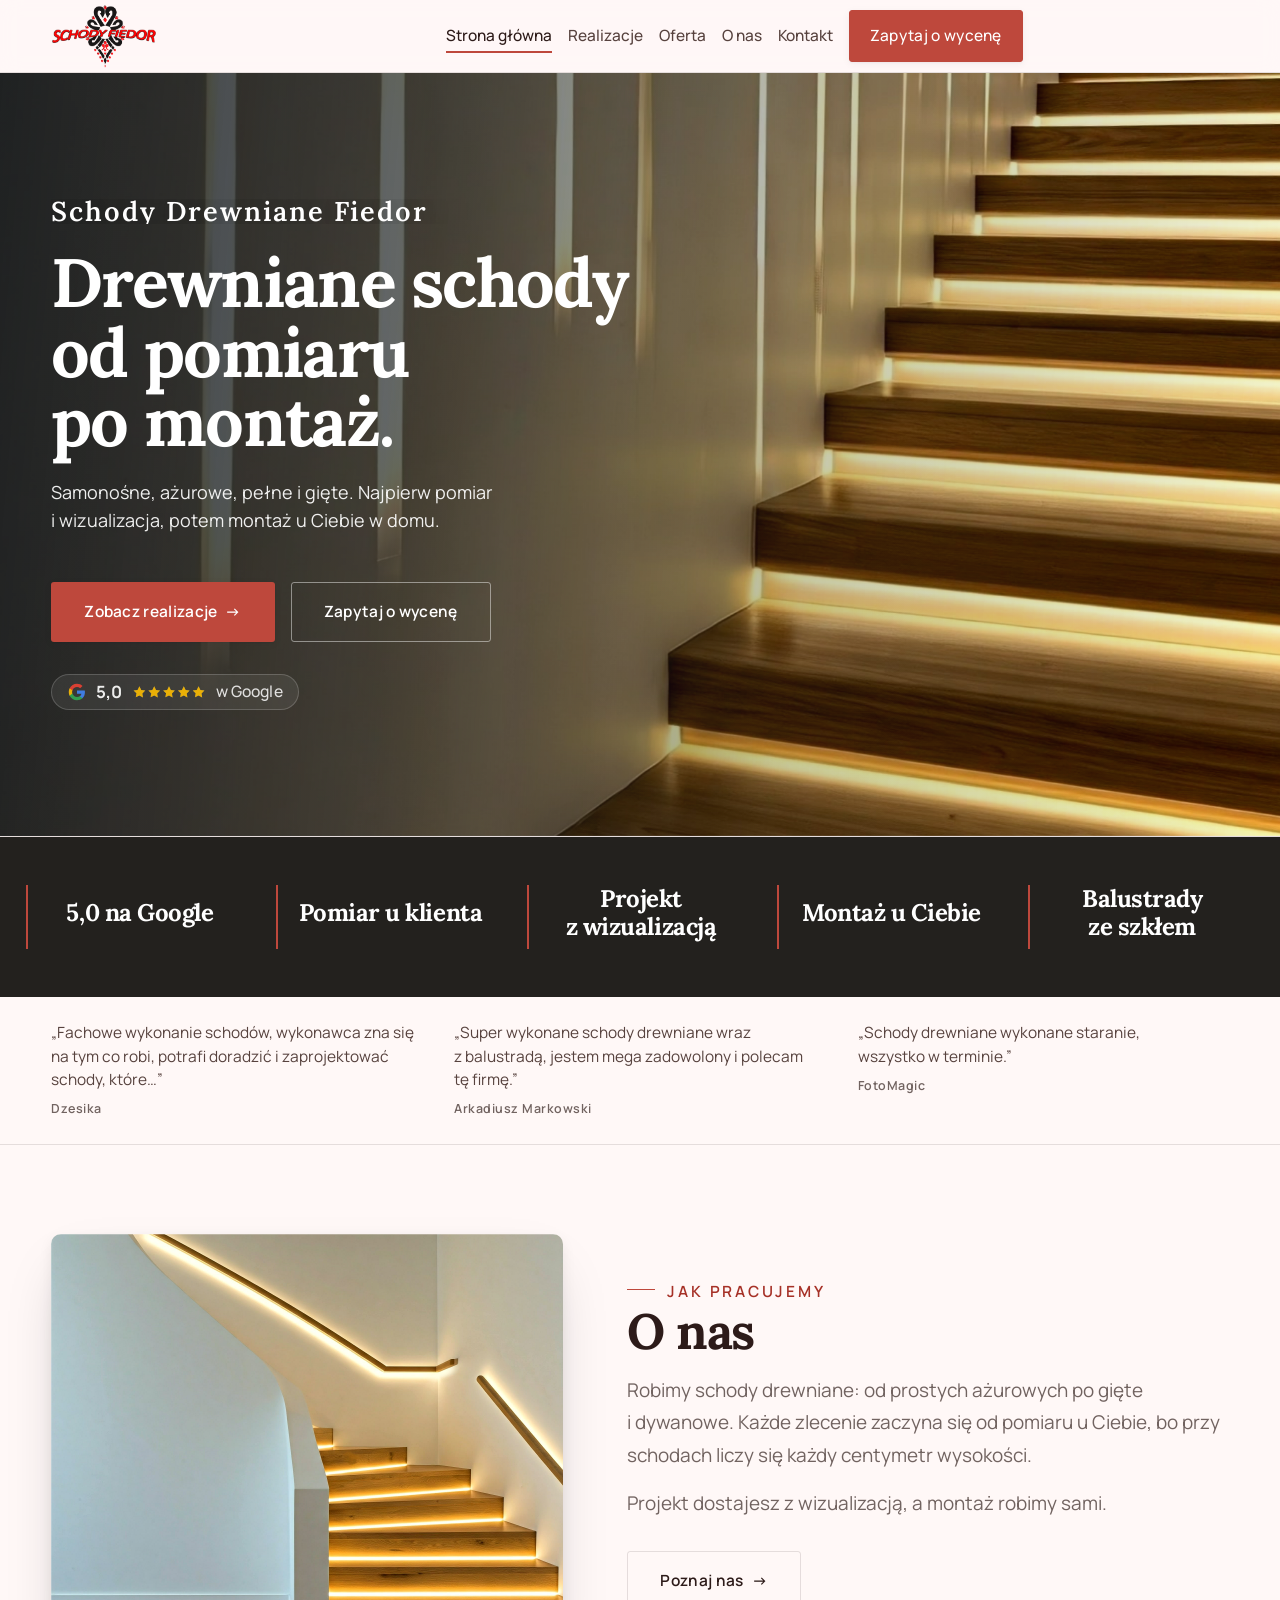
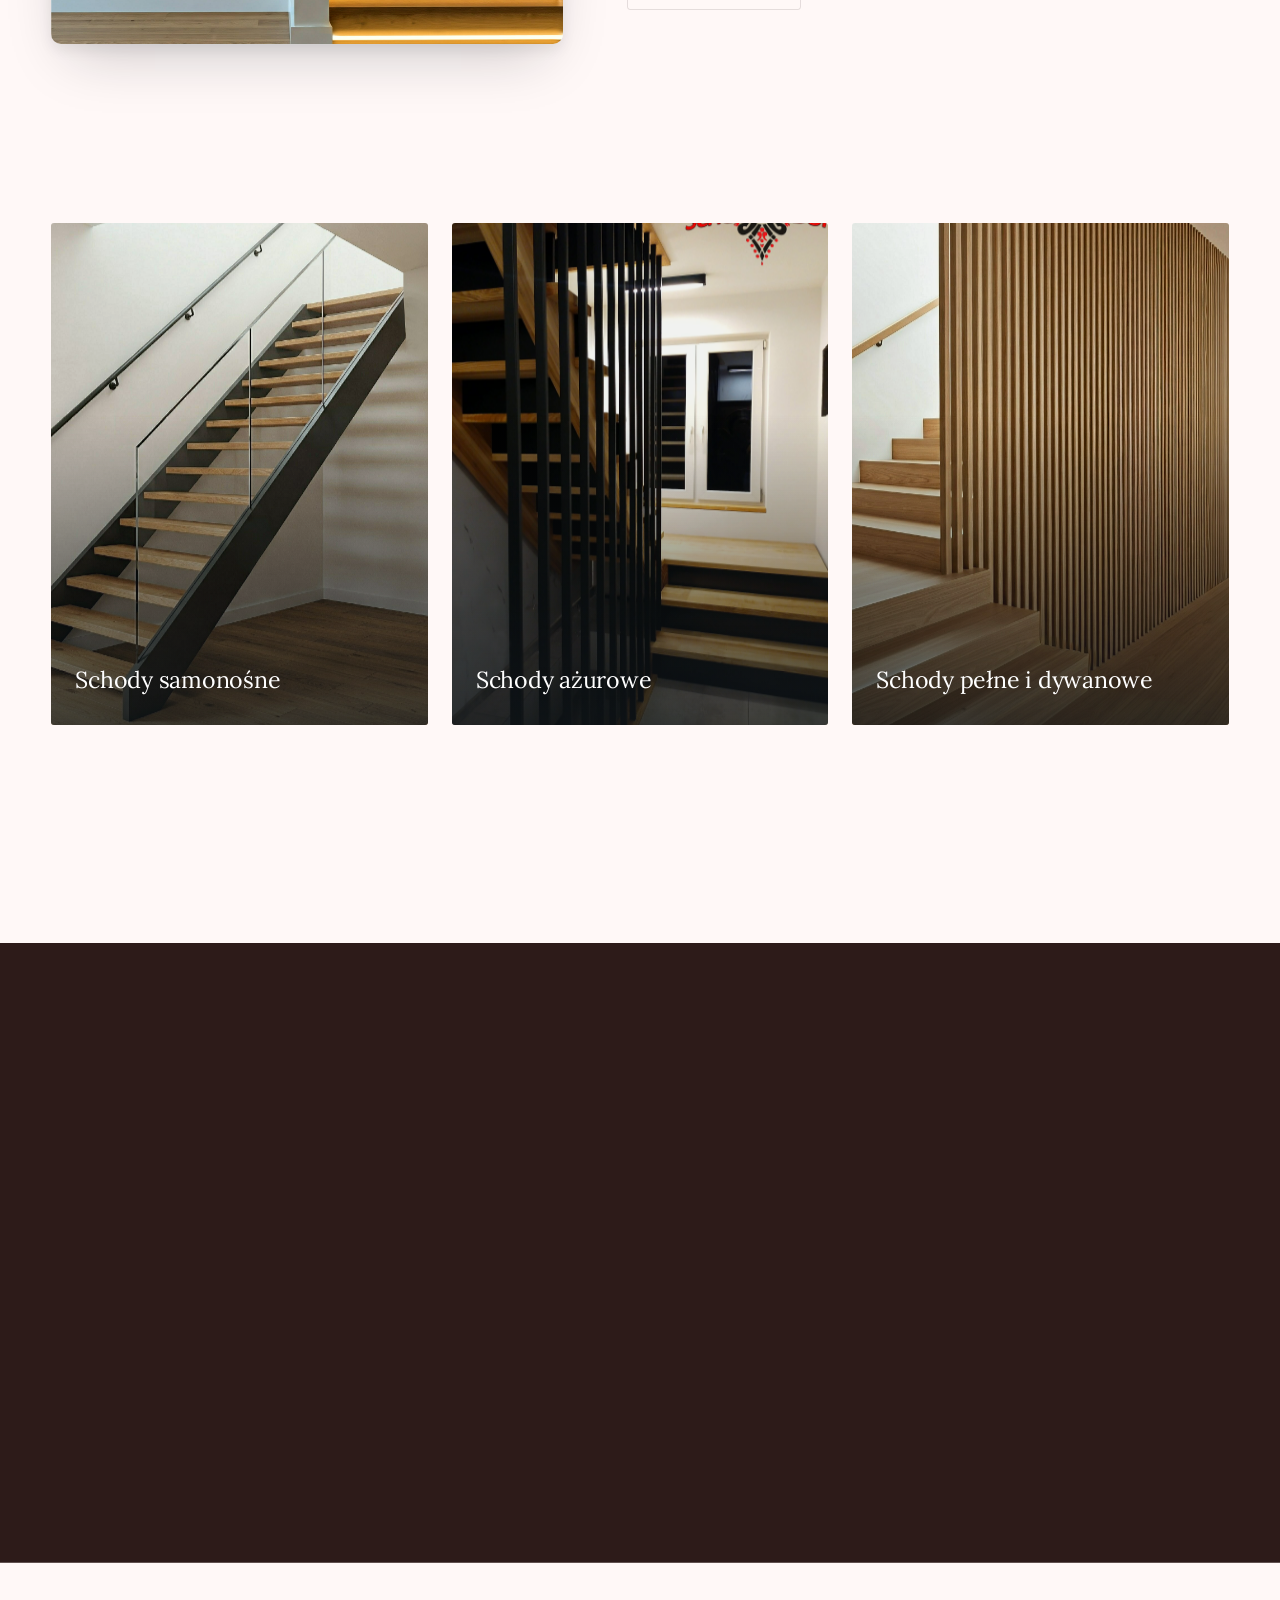
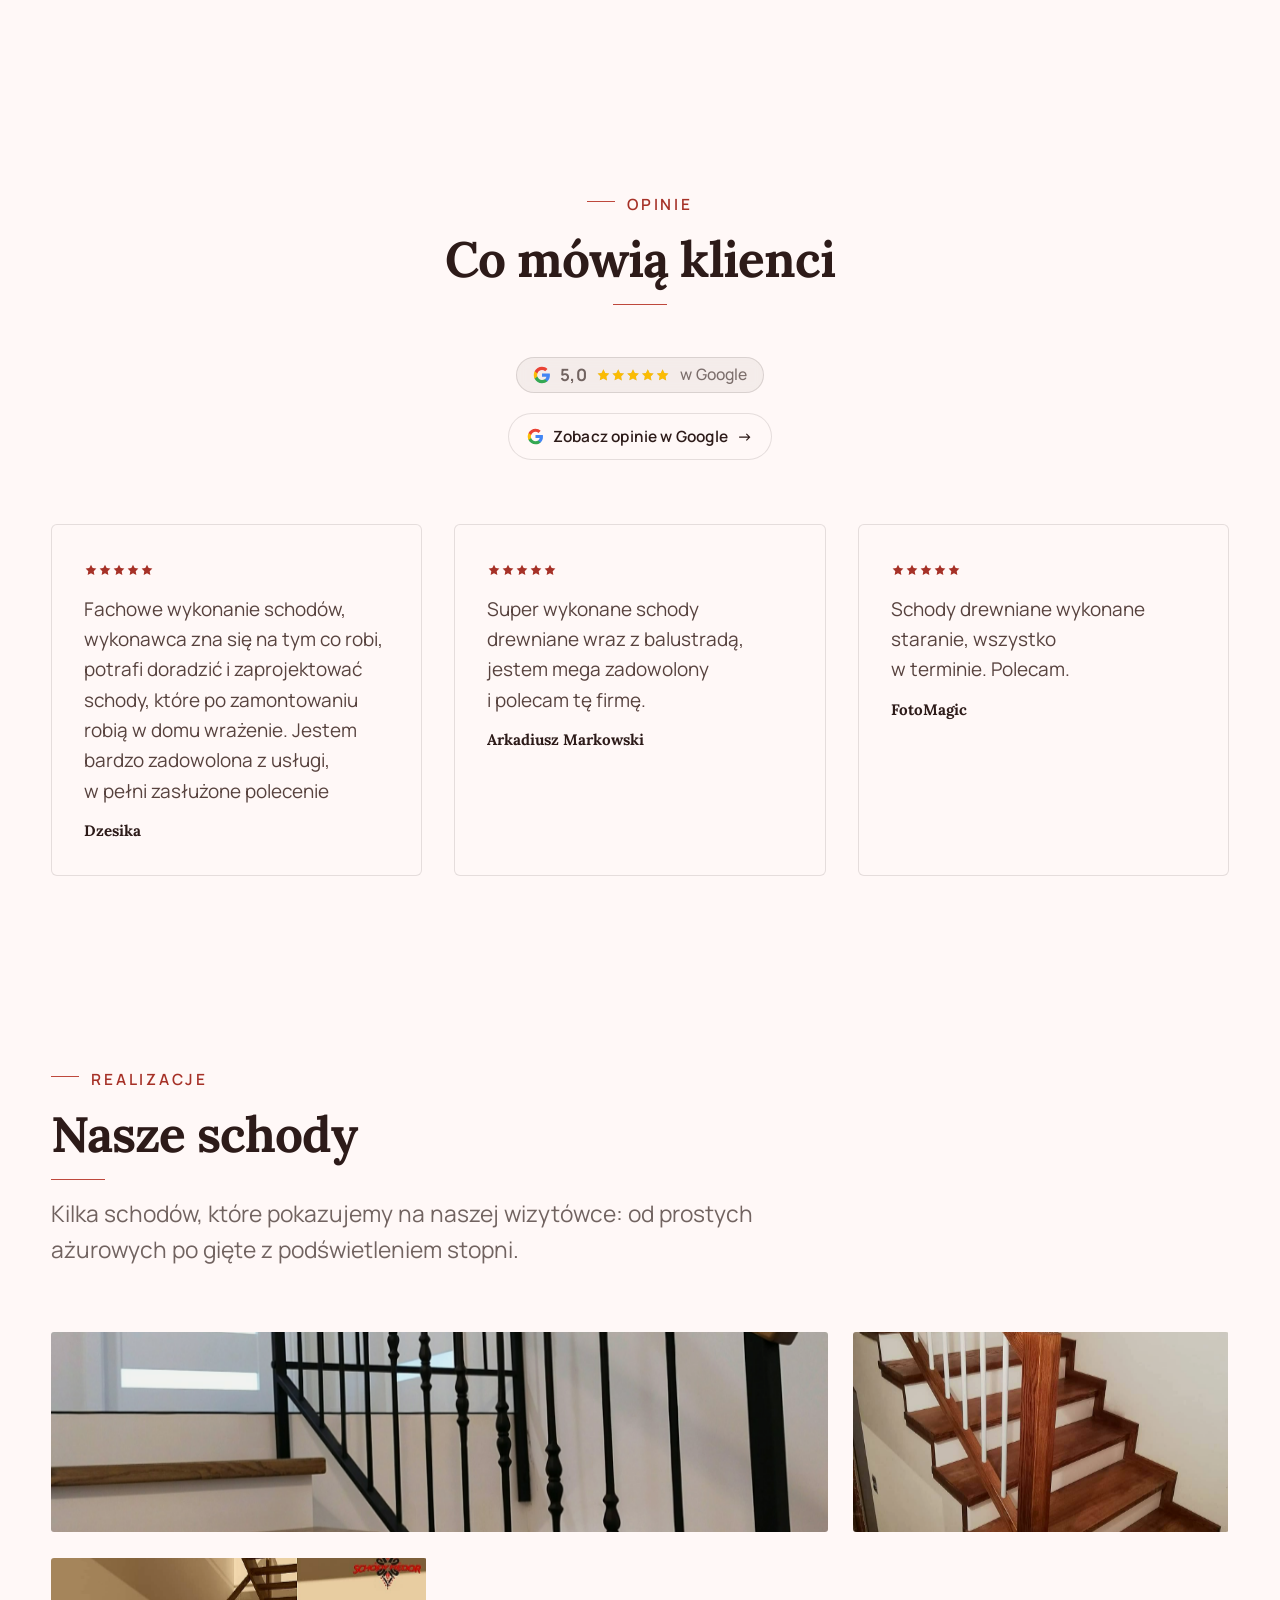
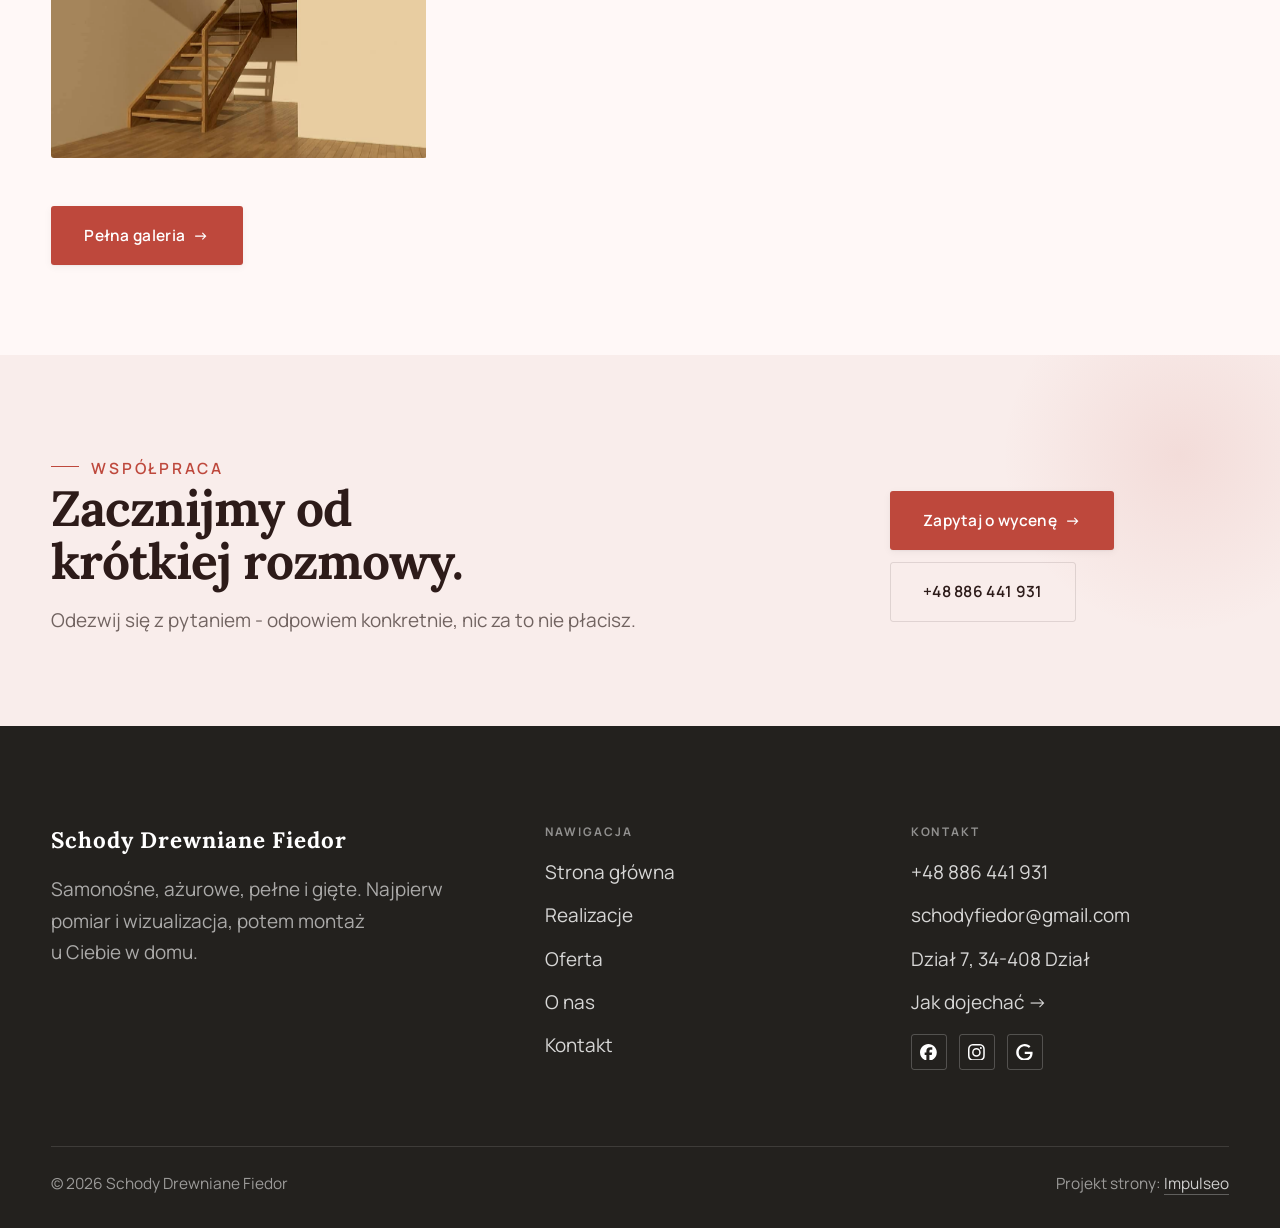
==== commit 2966d427: "deploy: znacznik wersji a3d189a34662" ====
--- a/index.html
+++ b/index.html
@@ -22,6 +22,7 @@
 <link rel="preconnect" href="https://fonts.gstatic.com" crossorigin>
 <link href="https://fonts.googleapis.com/css2?family=Lora:wght@500;600;700&family=Manrope:wght@400;500;600&display=swap" rel="stylesheet">
 <link rel="stylesheet" href="assets/styles.css?v=572f557e">
+<meta name="nb-deploy" content="a3d189a34662">
 </head>
 <body>
 
